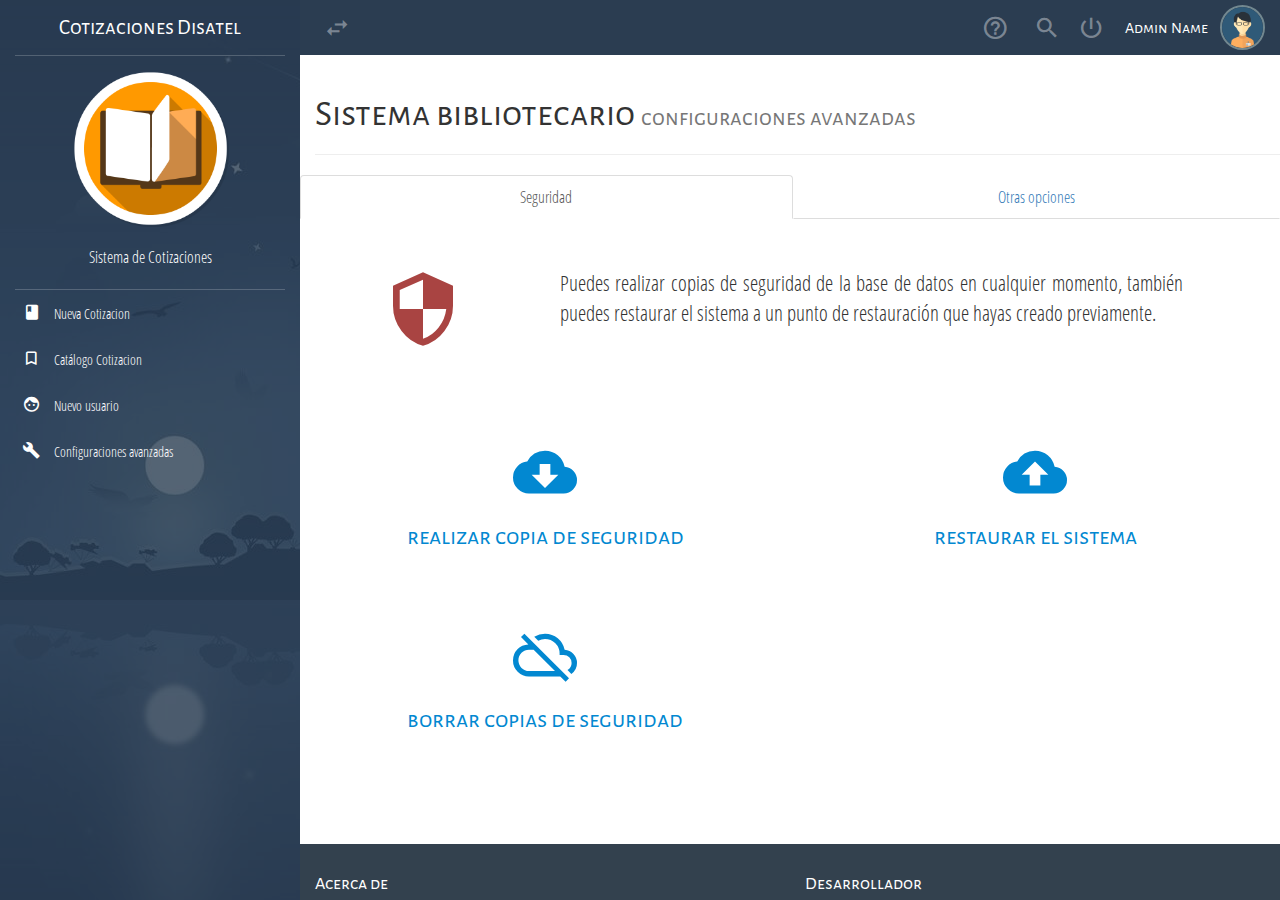
==== advancesettings.html @ 026ae69f "Creacion del frontend de la pagina app Cotizaciones de disatel" ====
<!-- 
* Copyright 2018 Carlos Eduardo Alfaro Orellana
-->
<!DOCTYPE html>
<html lang="es">
<head>
    <title>Configuraciones avanzadas</title>
    <meta charset="UTF-8">
    <meta name="viewport" content="width=device-width, initial-scale=1">
    <link rel="Shortcut Icon" type="image/x-icon" href="assets/icons/book.ico" />
    <script src="js/sweet-alert.min.js"></script>
    <link rel="stylesheet" href="css/sweet-alert.css">
    <link rel="stylesheet" href="css/material-design-iconic-font.min.css">
    <link rel="stylesheet" href="css/normalize.css">
    <link rel="stylesheet" href="css/bootstrap.min.css">
    <link rel="stylesheet" href="css/jquery.mCustomScrollbar.css">
    <link rel="stylesheet" href="css/style.css">
    <script src="//ajax.googleapis.com/ajax/libs/jquery/1.11.2/jquery.min.js"></script>
    <script>window.jQuery || document.write('<script src="js/jquery-1.11.2.min.js"><\/script>')</script>
    <script src="js/modernizr.js"></script>
    <script src="js/bootstrap.min.js"></script>
    <script src="js/jquery.mCustomScrollbar.concat.min.js"></script>
    <script src="js/main.js"></script>
    <script src="js/validations/generatedNavBar.js"></script>
</head>
<body>
    <div id="menu-container"></div>
    <div class="content-page-container full-reset custom-scroll-containers">
        <nav class="navbar-user-top full-reset">
            <ul class="list-unstyled full-reset">
                <figure>
                   <img src="assets/img/user01.png" alt="user-picture" class="img-responsive img-circle center-box">
                </figure>
                <li style="color:#fff; cursor:default;">
                    <span class="all-tittles">Admin Name</span>
                </li>
                <li  class="tooltips-general exit-system-button" data-href="index.html" data-placement="bottom" title="Salir del sistema">
                    <i class="zmdi zmdi-power"></i>
                </li>
                <li  class="tooltips-general search-book-button" data-href="searchbook.html" data-placement="bottom" title="Buscar libro">
                    <i class="zmdi zmdi-search"></i>
                </li>
                <li  class="tooltips-general btn-help" data-placement="bottom" title="Ayuda">
                    <i class="zmdi zmdi-help-outline zmdi-hc-fw"></i>
                </li>
                <li class="mobile-menu-button visible-xs" style="float: left !important;">
                    <i class="zmdi zmdi-menu"></i>
                </li>
                <li class="desktop-menu-button hidden-xs" style="float: left !important;">
                    <i class="zmdi zmdi-swap"></i>
                </li>
            </ul>
        </nav>
        <div class="container">
            <div class="page-header">
              <h1 class="all-tittles">Sistema bibliotecario <small>configuraciones avanzadas</small></h1>
            </div>
        </div>
        <ul class="nav nav-tabs nav-justified" role="tablist">
            <li role="presentation" class="active"><a href="#security" aria-controls="security" role="tab" data-toggle="tab">Seguridad</a></li>
            <li role="presentation"><a href="#others" aria-controls="others" role="tab" data-toggle="tab">Otras opciones</a></li>
        </ul>
        <div class="tab-content">
            <div role="tabpanel" class="tab-pane fade in active" id="security">
                <div class="container-fluid"  style="margin: 50px 0;">
                    <div class="row">
                        <div class="col-xs-12 col-sm-4 col-md-3">
                            <p class="text-center text-danger"><i class="zmdi zmdi-shield-security zmdi-hc-5x"></i></p>
                        </div>
                        <div class="col-xs-12 col-sm-8 col-md-8 text-justify lead">
                            Puedes realizar copias de seguridad de la base de datos en cualquier momento, también puedes restaurar el sistema a un punto de restauración que hayas creado previamente.
                        </div>
                    </div>
                </div>  
                <div class="container-fluid">
                    <div class="row">
                        <div class="col-xs-12 col-md-6">
                            <div class="report-content">
                                <p class="text-center"><i class="zmdi zmdi-cloud-download zmdi-hc-4x"></i></p>
                                <h3 class="text-center all-tittles">realizar copia de seguridad</h3>
                            </div>
                        </div>
                        <div class="col-xs-12 col-md-6">
                            <div class="report-content">
                                <p class="text-center"><i class="zmdi zmdi-cloud-upload zmdi-hc-4x"></i></p>
                                <h3 class="text-center all-tittles">restaurar el sistema</h3>
                            </div>
                        </div>
                        <div class="col-xs-12 col-md-6">
                            <div class="report-content">
                                <p class="text-center"><i class="zmdi zmdi-cloud-off zmdi-hc-4x"></i></p>
                                <h3 class="text-center all-tittles">borrar copias de seguridad</h3>
                            </div>
                        </div>
                    </div>
                </div>
            </div>
            <div role="tabpanel" class="tab-pane fade" id="others">
                <div class="container-fluid"  style="margin: 50px 0;">
                    <div class="row">
                        <div class="col-xs-12 col-sm-4 col-md-3">
                            <p class="text-center text-danger"><i class="zmdi zmdi-fire zmdi-hc-5x"></i></p>
                        </div>
                        <div class="col-xs-12 col-sm-8 col-md-8 text-justify lead">
                            En esta sección se muestran opciones avanzadas para eliminar grandes cantidades de datos. Eliminarás todos los datos registrados en el sistema de la opción que elijas. .
                        </div>
                    </div>
                </div>
                <div class="container-fluid">
                    <div class="row">
                        <div class="col-xs-12 col-sm-6 col-md-4">
                            <div class="report-content">
                                <p class="text-center"><i class="zmdi zmdi-calendar-close zmdi-hc-4x"></i></p>
                                <h3 class="text-center all-tittles">eliminar préstamos</h3>
                            </div>
                        </div>
                        <div class="col-xs-12 col-sm-6 col-md-4">
                            <div class="report-content">
                                <p class="text-center"><i class="zmdi zmdi-male-alt zmdi-hc-4x"></i></p>
                                <h3 class="text-center all-tittles">eliminar docentes</h3>
                            </div>
                        </div>
                        <div class="col-xs-12 col-sm-6 col-md-4">
                            <div class="report-content">
                                <p class="text-center"><i class="zmdi zmdi-accounts-alt zmdi-hc-4x"></i></p>
                                <h3 class="text-center all-tittles">eliminar estudiantes</h3>
                            </div>
                        </div>
                        <div class="col-xs-12 col-sm-6 col-md-4">
                            <div class="report-content">
                                <p class="text-center"><i class="zmdi zmdi-male-female zmdi-hc-4x"></i></p>
                                <h3 class="text-center all-tittles">eliminar personal ad.</h3>
                            </div>
                        </div>
                        <div class="col-xs-12 col-sm-6 col-md-4">
                            <div class="report-content">
                                <p class="text-center"><i class="zmdi zmdi-book zmdi-hc-4x"></i></p>
                                <h3 class="text-center all-tittles">eliminar libros</h3>
                            </div>
                        </div>
                        <div class="col-xs-12 col-sm-6 col-md-4">
                            <div class="report-content">
                                <p class="text-center"><i class="zmdi zmdi-time-restore-setting zmdi-hc-4x"></i></p>
                                <h3 class="text-center all-tittles">eliminar bitacora</h3>
                            </div>
                        </div>
                    </div>
                </div>
            </div>
        </div>      
        <div class="modal fade" tabindex="-1" role="dialog" id="ModalHelp">
          <div class="modal-dialog modal-lg">
            <div class="modal-content">
                <div class="modal-header">
                    <button type="button" class="close" data-dismiss="modal" aria-label="Close"><span aria-hidden="true">&times;</span></button>
                    <h4 class="modal-title text-center all-tittles">ayuda del sistema</h4>
                </div>
                <div class="modal-body">
                    Lorem ipsum dolor sit amet, consectetur adipisicing elit. Inventore dignissimos qui molestias ipsum officiis unde aliquid consequatur, accusamus delectus asperiores sunt. Quibusdam veniam ipsa accusamus error. Animi mollitia corporis iusto.
                </div>
                <div class="modal-footer">
                    <button type="button" class="btn btn-primary" data-dismiss="modal"><i class="zmdi zmdi-thumb-up"></i> &nbsp; De acuerdo</button>
                </div>
            </div>
          </div>
        </div>
        <footer class="footer full-reset">
            <div class="container-fluid">
                <div class="row">
                    <div class="col-xs-12 col-sm-6">
                        <h4 class="all-tittles">Acerca de</h4>
                        <p>
                            Lorem ipsum dolor sit amet, consectetur adipisicing elit. Aliquam quam dicta et, ipsum quo. Est saepe deserunt, adipisci eos id cum, ducimus rem, dolores enim laudantium eum repudiandae temporibus sapiente.
                        </p>
                    </div>
                    <div class="col-xs-12 col-sm-6">
                        <h4 class="all-tittles">Desarrollador</h4>
                        <ul class="list-unstyled">
                            <li><i class="zmdi zmdi-check zmdi-hc-fw"></i>&nbsp; Carlos Alfaro <i class="zmdi zmdi-facebook zmdi-hc-fw footer-social"></i><i class="zmdi zmdi-twitter zmdi-hc-fw footer-social"></i></li>
                        </ul>
                    </div>
                </div>
            </div>
            <div class="footer-copyright full-reset all-tittles">© 2018 Carlos Alfaro</div>
        </footer>
    </div>
</body>
</html>
---- css/sweet-alert.css ----
body.stop-scrolling{height:100%;overflow:hidden}.sweet-overlay{background-color:#000;-ms-filter:"progid:DXImageTransform.Microsoft.Alpha(Opacity=40)";background-color:rgba(0,0,0,.4);position:fixed;left:0;right:0;top:0;bottom:0;display:none;z-index:9999}.sweet-alert{background-color:#fff;width:478px;padding:17px;border-radius:5px;text-align:center;position:fixed;left:50%;top:50%;margin-left:-256px;margin-top:-200px;overflow:hidden;display:none;z-index:99999}@media all and (max-width:540px){.sweet-alert{width:auto;margin-left:0;margin-right:0;left:15px;right:15px}}.sweet-alert h2{color:#575757;font-size:30px;text-align:center;font-weight:600;text-transform:none;position:relative;margin:25px 0;padding:0;line-height:40px;display:block}.sweet-alert p{color:#333;font-size:16px;font-weight:300;position:relative;text-align:inherit;float:none;margin:0;padding:0;line-height:normal}.sweet-alert fieldset{border:none;position:relative}.sweet-alert .sa-error-container{background-color:#f1f1f1;margin-left:-17px;margin-right:-17px;overflow:hidden;padding:0 10px;max-height:0;webkit-transition:padding .15s,max-height .15s;transition:padding .15s,max-height .15s}.sweet-alert .sa-error-container.show{padding:10px 0;max-height:100px;webkit-transition:padding .2s,max-height .2s;transition:padding .25s,max-height .25s}.sweet-alert .sa-error-container .icon{display:inline-block;width:24px;height:24px;border-radius:50%;background-color:#ea7d7d;color:#fff;line-height:24px;text-align:center;margin-right:3px}.sweet-alert .sa-error-container p{display:inline-block}.sweet-alert .sa-input-error{position:absolute;top:29px;right:26px;width:20px;height:20px;opacity:0;-webkit-transform:scale(.5);transform:scale(.5);-webkit-transform-origin:50% 50%;transform-origin:50% 50%;-webkit-transition:all .1s;transition:all .1s}.sweet-alert .sa-input-error::after,.sweet-alert .sa-input-error::before{content:"";width:20px;height:6px;background-color:#f06e57;border-radius:3px;position:absolute;top:50%;margin-top:-4px;left:50%;margin-left:-9px}.sweet-alert .sa-input-error::before{-webkit-transform:rotate(-45deg);transform:rotate(-45deg)}.sweet-alert .sa-input-error::after{-webkit-transform:rotate(45deg);transform:rotate(45deg)}.sweet-alert .sa-input-error.show{opacity:1;-webkit-transform:scale(1);transform:scale(1)}.sweet-alert input{width:100%;box-sizing:border-box;border-radius:3px;border:1px solid #d7d7d7;height:43px;margin-top:10px;margin-bottom:17px;font-size:18px;box-shadow:inset 0 1px 1px rgba(0,0,0,.06);padding:0 12px;display:none;-webkit-transition:all .3s;transition:all .3s}.sweet-alert input:focus{outline:0;box-shadow:0 0 3px #c4e6f5;border:1px solid #b4dbed}.sweet-alert.show-input input{display:block}.sweet-alert button{background-color:#AEDEF4;color:#fff;border:none;box-shadow:none;font-size:17px;font-weight:500;-webkit-border-radius:4px;border-radius:5px;padding:10px 32px;margin:26px 5px 0;cursor:pointer}.sweet-alert button:focus{outline:0;box-shadow:0 0 2px rgba(128,179,235,.5),inset 0 0 0 1px rgba(0,0,0,.05)}.sweet-alert button:hover{background-color:#a1d9f2}.sweet-alert button:active{background-color:#81ccee}.sweet-alert button.cancel{background-color:#D0D0D0}.sweet-alert button.cancel:hover{background-color:#c8c8c8}.sweet-alert button.cancel:active{background-color:#b6b6b6}.sweet-alert button.cancel:focus{box-shadow:rgba(197,205,211,.8) 0 0 2px,rgba(0,0,0,.0470588) 0 0 0 1px inset!important}.sweet-alert button::-moz-focus-inner{border:0}.sweet-alert[data-has-cancel-button=false] button{box-shadow:none!important}.sweet-alert[data-has-confirm-button=false][data-has-cancel-button=false]{padding-bottom:40px}.sweet-alert .sa-icon{width:80px;height:80px;border:4px solid gray;-webkit-border-radius:40px;border-radius:50%;margin:20px auto;padding:0;position:relative;box-sizing:content-box}.sweet-alert .sa-icon.sa-error{border-color:#F27474}.sweet-alert .sa-icon.sa-error .sa-x-mark{position:relative;display:block}.sweet-alert .sa-icon.sa-error .sa-line{position:absolute;height:5px;width:47px;background-color:#F27474;display:block;top:37px;border-radius:2px}.sweet-alert .sa-icon.sa-error .sa-line.sa-left{-webkit-transform:rotate(45deg);transform:rotate(45deg);left:17px}.sweet-alert .sa-icon.sa-error .sa-line.sa-right{-webkit-transform:rotate(-45deg);transform:rotate(-45deg);right:16px}.sweet-alert .sa-icon.sa-warning{border-color:#F8BB86}.sweet-alert .sa-icon.sa-warning .sa-body{position:absolute;width:5px;height:47px;left:50%;top:10px;-webkit-border-radius:2px;border-radius:2px;margin-left:-2px;background-color:#F8BB86}.sweet-alert .sa-icon.sa-warning .sa-dot{position:absolute;width:7px;height:7px;-webkit-border-radius:50%;border-radius:50%;margin-left:-3px;left:50%;bottom:10px;background-color:#F8BB86}.sweet-alert .sa-icon.sa-info{border-color:#C9DAE1}.sweet-alert .sa-icon.sa-info::before{content:"";position:absolute;width:5px;height:29px;left:50%;bottom:17px;border-radius:2px;margin-left:-2px;background-color:#C9DAE1}.sweet-alert .sa-icon.sa-info::after{content:"";position:absolute;width:7px;height:7px;border-radius:50%;margin-left:-3px;top:19px;background-color:#C9DAE1}.sweet-alert .sa-icon.sa-success{border-color:#A5DC86}.sweet-alert .sa-icon.sa-success::after,.sweet-alert .sa-icon.sa-success::before{content:'';position:absolute;width:60px;height:120px;background:#fff;-webkit-transform:rotate(45deg);transform:rotate(45deg)}.sweet-alert .sa-icon.sa-success::before{-webkit-border-radius:120px 0 0 120px;border-radius:120px 0 0 120px;top:-7px;left:-33px;-webkit-transform:rotate(-45deg);transform:rotate(-45deg);-webkit-transform-origin:60px 60px;transform-origin:60px 60px}.sweet-alert .sa-icon.sa-success::after{-webkit-border-radius:0 120px 120px 0;border-radius:0 120px 120px 0;top:-11px;left:30px;-webkit-transform:rotate(-45deg);transform:rotate(-45deg);-webkit-transform-origin:0 60px;transform-origin:0 60px}.sweet-alert .sa-icon.sa-success .sa-placeholder{width:80px;height:80px;border:4px solid rgba(165,220,134,.2);-webkit-border-radius:40px;border-radius:50%;box-sizing:content-box;position:absolute;left:-4px;top:-4px;z-index:2}.sweet-alert .sa-icon.sa-success .sa-fix{width:5px;height:90px;background-color:#fff;position:absolute;left:28px;top:8px;z-index:1;-webkit-transform:rotate(-45deg);transform:rotate(-45deg)}.sweet-alert .sa-icon.sa-success .sa-line{height:5px;background-color:#A5DC86;display:block;border-radius:2px;position:absolute;z-index:2}.sweet-alert .sa-icon.sa-success .sa-line.sa-tip{width:25px;left:14px;top:46px;-webkit-transform:rotate(45deg);transform:rotate(45deg)}.sweet-alert .sa-icon.sa-success .sa-line.sa-long{width:47px;right:8px;top:38px;-webkit-transform:rotate(-45deg);transform:rotate(-45deg)}.sweet-alert .sa-icon.sa-custom{background-size:contain;border-radius:0;border:none;background-position:center center;background-repeat:no-repeat}@-webkit-keyframes showSweetAlert{0%{transform:scale(.7);-webkit-transform:scale(.7)}45%{transform:scale(1.05);-webkit-transform:scale(1.05)}80%{transform:scale(.95);-webkit-transform:scale(.95)}100%{transform:scale(1);-webkit-transform:scale(1)}}@keyframes showSweetAlert{0%{transform:scale(.7);-webkit-transform:scale(.7)}45%{transform:scale(1.05);-webkit-transform:scale(1.05)}80%{transform:scale(.95);-webkit-transform:scale(.95)}100%{transform:scale(1);-webkit-transform:scale(1)}}@-webkit-keyframes hideSweetAlert{0%{transform:scale(1);-webkit-transform:scale(1)}100%{transform:scale(.5);-webkit-transform:scale(.5)}}@keyframes hideSweetAlert{0%{transform:scale(1);-webkit-transform:scale(1)}100%{transform:scale(.5);-webkit-transform:scale(.5)}}@-webkit-keyframes slideFromTop{0%{top:0}100%{top:50%}}@keyframes slideFromTop{0%{top:0}100%{top:50%}}@-webkit-keyframes slideToTop{0%{top:50%}100%{top:0}}@keyframes slideToTop{0%{top:50%}100%{top:0}}@-webkit-keyframes slideFromBottom{0%{top:70%}100%{top:50%}}@keyframes slideFromBottom{0%{top:70%}100%{top:50%}}@-webkit-keyframes slideToBottom{0%{top:50%}100%{top:70%}}@keyframes slideToBottom{0%{top:50%}100%{top:70%}}.showSweetAlert[data-animation=pop]{-webkit-animation:showSweetAlert .3s;animation:showSweetAlert .3s}.showSweetAlert[data-animation=none]{-webkit-animation:none;animation:none}.showSweetAlert[data-animation=slide-from-top]{-webkit-animation:slideFromTop .3s;animation:slideFromTop .3s}.showSweetAlert[data-animation=slide-from-bottom]{-webkit-animation:slideFromBottom .3s;animation:slideFromBottom .3s}.hideSweetAlert[data-animation=pop]{-webkit-animation:hideSweetAlert .2s;animation:hideSweetAlert .2s}.hideSweetAlert[data-animation=none]{-webkit-animation:none;animation:none}.hideSweetAlert[data-animation=slide-from-top]{-webkit-animation:slideToTop .4s;animation:slideToTop .4s}.hideSweetAlert[data-animation=slide-from-bottom]{-webkit-animation:slideToBottom .3s;animation:slideToBottom .3s}@-webkit-keyframes animateSuccessTip{0%,54%{width:0;left:1px;top:19px}70%{width:50px;left:-8px;top:37px}84%{width:17px;left:21px;top:48px}100%{width:25px;left:14px;top:45px}}@keyframes animateSuccessTip{0%,54%{width:0;left:1px;top:19px}70%{width:50px;left:-8px;top:37px}84%{width:17px;left:21px;top:48px}100%{width:25px;left:14px;top:45px}}@-webkit-keyframes animateSuccessLong{0%,65%{width:0;right:46px;top:54px}84%{width:55px;right:0;top:35px}100%{width:47px;right:8px;top:38px}}@keyframes animateSuccessLong{0%,65%{width:0;right:46px;top:54px}84%{width:55px;right:0;top:35px}100%{width:47px;right:8px;top:38px}}@-webkit-keyframes rotatePlaceholder{0%,5%{transform:rotate(-45deg);-webkit-transform:rotate(-45deg)}100%,12%{transform:rotate(-405deg);-webkit-transform:rotate(-405deg)}}@keyframes rotatePlaceholder{0%,5%{transform:rotate(-45deg);-webkit-transform:rotate(-45deg)}100%,12%{transform:rotate(-405deg);-webkit-transform:rotate(-405deg)}}.animateSuccessTip{-webkit-animation:animateSuccessTip .75s;animation:animateSuccessTip .75s}.animateSuccessLong{-webkit-animation:animateSuccessLong .75s;animation:animateSuccessLong .75s}.sa-icon.sa-success.animate::after{-webkit-animation:rotatePlaceholder 4.25s ease-in;animation:rotatePlaceholder 4.25s ease-in}@-webkit-keyframes animateErrorIcon{0%{transform:rotateX(100deg);-webkit-transform:rotateX(100deg);opacity:0}100%{transform:rotateX(0deg);-webkit-transform:rotateX(0deg);opacity:1}}@keyframes animateErrorIcon{0%{transform:rotateX(100deg);-webkit-transform:rotateX(100deg);opacity:0}100%{transform:rotateX(0deg);-webkit-transform:rotateX(0deg);opacity:1}}.animateErrorIcon{-webkit-animation:animateErrorIcon .5s;animation:animateErrorIcon .5s}@-webkit-keyframes animateXMark{0%,50%{transform:scale(.4);-webkit-transform:scale(.4);margin-top:26px;opacity:0}80%{transform:scale(1.15);-webkit-transform:scale(1.15);margin-top:-6px}100%{transform:scale(1);-webkit-transform:scale(1);margin-top:0;opacity:1}}@keyframes animateXMark{0%,50%{transform:scale(.4);-webkit-transform:scale(.4);margin-top:26px;opacity:0}80%{transform:scale(1.15);-webkit-transform:scale(1.15);margin-top:-6px}100%{transform:scale(1);-webkit-transform:scale(1);margin-top:0;opacity:1}}.animateXMark{-webkit-animation:animateXMark .5s;animation:animateXMark .5s}@-webkit-keyframes pulseWarning{0%{border-color:#F8D486}100%{border-color:#F8BB86}}@keyframes pulseWarning{0%{border-color:#F8D486}100%{border-color:#F8BB86}}.pulseWarning{-webkit-animation:pulseWarning .75s infinite alternate;animation:pulseWarning .75s infinite alternate}@-webkit-keyframes pulseWarningIns{0%{background-color:#F8D486}100%{background-color:#F8BB86}}@keyframes pulseWarningIns{0%{background-color:#F8D486}100%{background-color:#F8BB86}}.pulseWarningIns{-webkit-animation:pulseWarningIns .75s infinite alternate;animation:pulseWarningIns .75s infinite alternate}
---- css/material-design-iconic-font.min.css ----
@font-face{font-family:Material-Design-Iconic-Font;src:url(../fonts/Material-Design-Iconic-Font.woff2?v=2.2.0) format('woff2'),url(../fonts/Material-Design-Iconic-Font.woff?v=2.2.0) format('woff'),url(../fonts/Material-Design-Iconic-Font.ttf?v=2.2.0) format('truetype')}.zmdi{display:inline-block;font:normal normal normal 14px/1 'Material-Design-Iconic-Font';font-size:inherit;text-rendering:auto;-webkit-font-smoothing:antialiased;-moz-osx-font-smoothing:grayscale}.zmdi-hc-lg{font-size:1.33333333em;line-height:.75em;vertical-align:-15%}.zmdi-hc-2x{font-size:2em}.zmdi-hc-3x{font-size:3em}.zmdi-hc-4x{font-size:4em}.zmdi-hc-5x{font-size:5em}.zmdi-hc-fw{width:1.28571429em;text-align:center}.zmdi-hc-ul{padding-left:0;margin-left:2.14285714em;list-style-type:none}.zmdi-hc-ul>li{position:relative}.zmdi-hc-li{position:absolute;left:-2.14285714em;width:2.14285714em;top:.14285714em;text-align:center}.zmdi-hc-li.zmdi-hc-lg{left:-1.85714286em}.zmdi-hc-border{padding:.1em .25em;border:solid .1em #9e9e9e;border-radius:2px}.zmdi-hc-border-circle{padding:.1em .25em;border:solid .1em #9e9e9e;border-radius:50%}.zmdi.pull-left{float:left;margin-right:.15em}.zmdi.pull-right{float:right;margin-left:.15em}.zmdi-hc-spin{-webkit-animation:zmdi-spin 1.5s infinite linear;animation:zmdi-spin 1.5s infinite linear}.zmdi-hc-spin-reverse{-webkit-animation:zmdi-spin-reverse 1.5s infinite linear;animation:zmdi-spin-reverse 1.5s infinite linear}@-webkit-keyframes zmdi-spin{0%{-webkit-transform:rotate(0deg);transform:rotate(0deg)}100%{-webkit-transform:rotate(359deg);transform:rotate(359deg)}}@keyframes zmdi-spin{0%{-webkit-transform:rotate(0deg);transform:rotate(0deg)}100%{-webkit-transform:rotate(359deg);transform:rotate(359deg)}}@-webkit-keyframes zmdi-spin-reverse{0%{-webkit-transform:rotate(0deg);transform:rotate(0deg)}100%{-webkit-transform:rotate(-359deg);transform:rotate(-359deg)}}@keyframes zmdi-spin-reverse{0%{-webkit-transform:rotate(0deg);transform:rotate(0deg)}100%{-webkit-transform:rotate(-359deg);transform:rotate(-359deg)}}.zmdi-hc-rotate-90{-webkit-transform:rotate(90deg);-ms-transform:rotate(90deg);transform:rotate(90deg)}.zmdi-hc-rotate-180{-webkit-transform:rotate(180deg);-ms-transform:rotate(180deg);transform:rotate(180deg)}.zmdi-hc-rotate-270{-webkit-transform:rotate(270deg);-ms-transform:rotate(270deg);transform:rotate(270deg)}.zmdi-hc-flip-horizontal{-webkit-transform:scale(-1,1);-ms-transform:scale(-1,1);transform:scale(-1,1)}.zmdi-hc-flip-vertical{-webkit-transform:scale(1,-1);-ms-transform:scale(1,-1);transform:scale(1,-1)}.zmdi-hc-stack{position:relative;display:inline-block;width:2em;height:2em;line-height:2em;vertical-align:middle}.zmdi-hc-stack-1x,.zmdi-hc-stack-2x{position:absolute;left:0;width:100%;text-align:center}.zmdi-hc-stack-1x{line-height:inherit}.zmdi-hc-stack-2x{font-size:2em}.zmdi-hc-inverse{color:#fff}.zmdi-3d-rotation:before{content:'\f101'}.zmdi-airplane-off:before{content:'\f102'}.zmdi-airplane:before{content:'\f103'}.zmdi-album:before{content:'\f104'}.zmdi-archive:before{content:'\f105'}.zmdi-assignment-account:before{content:'\f106'}.zmdi-assignment-alert:before{content:'\f107'}.zmdi-assignment-check:before{content:'\f108'}.zmdi-assignment-o:before{content:'\f109'}.zmdi-assignment-return:before{content:'\f10a'}.zmdi-assignment-returned:before{content:'\f10b'}.zmdi-assignment:before{content:'\f10c'}.zmdi-attachment-alt:before{content:'\f10d'}.zmdi-attachment:before{content:'\f10e'}.zmdi-audio:before{content:'\f10f'}.zmdi-badge-check:before{content:'\f110'}.zmdi-balance-wallet:before{content:'\f111'}.zmdi-balance:before{content:'\f112'}.zmdi-battery-alert:before{content:'\f113'}.zmdi-battery-flash:before{content:'\f114'}.zmdi-battery-unknown:before{content:'\f115'}.zmdi-battery:before{content:'\f116'}.zmdi-bike:before{content:'\f117'}.zmdi-block-alt:before{content:'\f118'}.zmdi-block:before{content:'\f119'}.zmdi-boat:before{content:'\f11a'}.zmdi-book-image:before{content:'\f11b'}.zmdi-book:before{content:'\f11c'}.zmdi-bookmark-outline:before{content:'\f11d'}.zmdi-bookmark:before{content:'\f11e'}.zmdi-brush:before{content:'\f11f'}.zmdi-bug:before{content:'\f120'}.zmdi-bus:before{content:'\f121'}.zmdi-cake:before{content:'\f122'}.zmdi-car-taxi:before{content:'\f123'}.zmdi-car-wash:before{content:'\f124'}.zmdi-car:before{content:'\f125'}.zmdi-card-giftcard:before{content:'\f126'}.zmdi-card-membership:before{content:'\f127'}.zmdi-card-travel:before{content:'\f128'}.zmdi-card:before{content:'\f129'}.zmdi-case-check:before{content:'\f12a'}.zmdi-case-download:before{content:'\f12b'}.zmdi-case-play:before{content:'\f12c'}.zmdi-case:before{content:'\f12d'}.zmdi-cast-connected:before{content:'\f12e'}.zmdi-cast:before{content:'\f12f'}.zmdi-chart-donut:before{content:'\f130'}.zmdi-chart:before{content:'\f131'}.zmdi-city-alt:before{content:'\f132'}.zmdi-city:before{content:'\f133'}.zmdi-close-circle-o:before{content:'\f134'}.zmdi-close-circle:before{content:'\f135'}.zmdi-close:before{content:'\f136'}.zmdi-cocktail:before{content:'\f137'}.zmdi-code-setting:before{content:'\f138'}.zmdi-code-smartphone:before{content:'\f139'}.zmdi-code:before{content:'\f13a'}.zmdi-coffee:before{content:'\f13b'}.zmdi-collection-bookmark:before{content:'\f13c'}.zmdi-collection-case-play:before{content:'\f13d'}.zmdi-collection-folder-image:before{content:'\f13e'}.zmdi-collection-image-o:before{content:'\f13f'}.zmdi-collection-image:before{content:'\f140'}.zmdi-collection-item-1:before{content:'\f141'}.zmdi-collection-item-2:before{content:'\f142'}.zmdi-collection-item-3:before{content:'\f143'}.zmdi-collection-item-4:before{content:'\f144'}.zmdi-collection-item-5:before{content:'\f145'}.zmdi-collection-item-6:before{content:'\f146'}.zmdi-collection-item-7:before{content:'\f147'}.zmdi-collection-item-8:before{content:'\f148'}.zmdi-collection-item-9-plus:before{content:'\f149'}.zmdi-collection-item-9:before{content:'\f14a'}.zmdi-collection-item:before{content:'\f14b'}.zmdi-collection-music:before{content:'\f14c'}.zmdi-collection-pdf:before{content:'\f14d'}.zmdi-collection-plus:before{content:'\f14e'}.zmdi-collection-speaker:before{content:'\f14f'}.zmdi-collection-text:before{content:'\f150'}.zmdi-collection-video:before{content:'\f151'}.zmdi-compass:before{content:'\f152'}.zmdi-cutlery:before{content:'\f153'}.zmdi-delete:before{content:'\f154'}.zmdi-dialpad:before{content:'\f155'}.zmdi-dns:before{content:'\f156'}.zmdi-drink:before{content:'\f157'}.zmdi-edit:before{content:'\f158'}.zmdi-email-open:before{content:'\f159'}.zmdi-email:before{content:'\f15a'}.zmdi-eye-off:before{content:'\f15b'}.zmdi-eye:before{content:'\f15c'}.zmdi-eyedropper:before{content:'\f15d'}.zmdi-favorite-outline:before{content:'\f15e'}.zmdi-favorite:before{content:'\f15f'}.zmdi-filter-list:before{content:'\f160'}.zmdi-fire:before{content:'\f161'}.zmdi-flag:before{content:'\f162'}.zmdi-flare:before{content:'\f163'}.zmdi-flash-auto:before{content:'\f164'}.zmdi-flash-off:before{content:'\f165'}.zmdi-flash:before{content:'\f166'}.zmdi-flip:before{content:'\f167'}.zmdi-flower-alt:before{content:'\f168'}.zmdi-flower:before{content:'\f169'}.zmdi-font:before{content:'\f16a'}.zmdi-fullscreen-alt:before{content:'\f16b'}.zmdi-fullscreen-exit:before{content:'\f16c'}.zmdi-fullscreen:before{content:'\f16d'}.zmdi-functions:before{content:'\f16e'}.zmdi-gas-station:before{content:'\f16f'}.zmdi-gesture:before{content:'\f170'}.zmdi-globe-alt:before{content:'\f171'}.zmdi-globe-lock:before{content:'\f172'}.zmdi-globe:before{content:'\f173'}.zmdi-graduation-cap:before{content:'\f174'}.zmdi-home:before{content:'\f175'}.zmdi-hospital-alt:before{content:'\f176'}.zmdi-hospital:before{content:'\f177'}.zmdi-hotel:before{content:'\f178'}.zmdi-hourglass-alt:before{content:'\f179'}.zmdi-hourglass-outline:before{content:'\f17a'}.zmdi-hourglass:before{content:'\f17b'}.zmdi-http:before{content:'\f17c'}.zmdi-image-alt:before{content:'\f17d'}.zmdi-image-o:before{content:'\f17e'}.zmdi-image:before{content:'\f17f'}.zmdi-inbox:before{content:'\f180'}.zmdi-invert-colors-off:before{content:'\f181'}.zmdi-invert-colors:before{content:'\f182'}.zmdi-key:before{content:'\f183'}.zmdi-label-alt-outline:before{content:'\f184'}.zmdi-label-alt:before{content:'\f185'}.zmdi-label-heart:before{content:'\f186'}.zmdi-label:before{content:'\f187'}.zmdi-labels:before{content:'\f188'}.zmdi-lamp:before{content:'\f189'}.zmdi-landscape:before{content:'\f18a'}.zmdi-layers-off:before{content:'\f18b'}.zmdi-layers:before{content:'\f18c'}.zmdi-library:before{content:'\f18d'}.zmdi-link:before{content:'\f18e'}.zmdi-lock-open:before{content:'\f18f'}.zmdi-lock-outline:before{content:'\f190'}.zmdi-lock:before{content:'\f191'}.zmdi-mail-reply-all:before{content:'\f192'}.zmdi-mail-reply:before{content:'\f193'}.zmdi-mail-send:before{content:'\f194'}.zmdi-mall:before{content:'\f195'}.zmdi-map:before{content:'\f196'}.zmdi-menu:before{content:'\f197'}.zmdi-money-box:before{content:'\f198'}.zmdi-money-off:before{content:'\f199'}.zmdi-money:before{content:'\f19a'}.zmdi-more-vert:before{content:'\f19b'}.zmdi-more:before{content:'\f19c'}.zmdi-movie-alt:before{content:'\f19d'}.zmdi-movie:before{content:'\f19e'}.zmdi-nature-people:before{content:'\f19f'}.zmdi-nature:before{content:'\f1a0'}.zmdi-navigation:before{content:'\f1a1'}.zmdi-open-in-browser:before{content:'\f1a2'}.zmdi-open-in-new:before{content:'\f1a3'}.zmdi-palette:before{content:'\f1a4'}.zmdi-parking:before{content:'\f1a5'}.zmdi-pin-account:before{content:'\f1a6'}.zmdi-pin-assistant:before{content:'\f1a7'}.zmdi-pin-drop:before{content:'\f1a8'}.zmdi-pin-help:before{content:'\f1a9'}.zmdi-pin-off:before{content:'\f1aa'}.zmdi-pin:before{content:'\f1ab'}.zmdi-pizza:before{content:'\f1ac'}.zmdi-plaster:before{content:'\f1ad'}.zmdi-power-setting:before{content:'\f1ae'}.zmdi-power:before{content:'\f1af'}.zmdi-print:before{content:'\f1b0'}.zmdi-puzzle-piece:before{content:'\f1b1'}.zmdi-quote:before{content:'\f1b2'}.zmdi-railway:before{content:'\f1b3'}.zmdi-receipt:before{content:'\f1b4'}.zmdi-refresh-alt:before{content:'\f1b5'}.zmdi-refresh-sync-alert:before{content:'\f1b6'}.zmdi-refresh-sync-off:before{content:'\f1b7'}.zmdi-refresh-sync:before{content:'\f1b8'}.zmdi-refresh:before{content:'\f1b9'}.zmdi-roller:before{content:'\f1ba'}.zmdi-ruler:before{content:'\f1bb'}.zmdi-scissors:before{content:'\f1bc'}.zmdi-screen-rotation-lock:before{content:'\f1bd'}.zmdi-screen-rotation:before{content:'\f1be'}.zmdi-search-for:before{content:'\f1bf'}.zmdi-search-in-file:before{content:'\f1c0'}.zmdi-search-in-page:before{content:'\f1c1'}.zmdi-search-replace:before{content:'\f1c2'}.zmdi-search:before{content:'\f1c3'}.zmdi-seat:before{content:'\f1c4'}.zmdi-settings-square:before{content:'\f1c5'}.zmdi-settings:before{content:'\f1c6'}.zmdi-shield-check:before{content:'\f1c7'}.zmdi-shield-security:before{content:'\f1c8'}.zmdi-shopping-basket:before{content:'\f1c9'}.zmdi-shopping-cart-plus:before{content:'\f1ca'}.zmdi-shopping-cart:before{content:'\f1cb'}.zmdi-sign-in:before{content:'\f1cc'}.zmdi-sort-amount-asc:before{content:'\f1cd'}.zmdi-sort-amount-desc:before{content:'\f1ce'}.zmdi-sort-asc:before{content:'\f1cf'}.zmdi-sort-desc:before{content:'\f1d0'}.zmdi-spellcheck:before{content:'\f1d1'}.zmdi-storage:before{content:'\f1d2'}.zmdi-store-24:before{content:'\f1d3'}.zmdi-store:before{content:'\f1d4'}.zmdi-subway:before{content:'\f1d5'}.zmdi-sun:before{content:'\f1d6'}.zmdi-tab-unselected:before{content:'\f1d7'}.zmdi-tab:before{content:'\f1d8'}.zmdi-tag-close:before{content:'\f1d9'}.zmdi-tag-more:before{content:'\f1da'}.zmdi-tag:before{content:'\f1db'}.zmdi-thumb-down:before{content:'\f1dc'}.zmdi-thumb-up-down:before{content:'\f1dd'}.zmdi-thumb-up:before{content:'\f1de'}.zmdi-ticket-star:before{content:'\f1df'}.zmdi-toll:before{content:'\f1e0'}.zmdi-toys:before{content:'\f1e1'}.zmdi-traffic:before{content:'\f1e2'}.zmdi-translate:before{content:'\f1e3'}.zmdi-triangle-down:before{content:'\f1e4'}.zmdi-triangle-up:before{content:'\f1e5'}.zmdi-truck:before{content:'\f1e6'}.zmdi-turning-sign:before{content:'\f1e7'}.zmdi-wallpaper:before{content:'\f1e8'}.zmdi-washing-machine:before{content:'\f1e9'}.zmdi-window-maximize:before{content:'\f1ea'}.zmdi-window-minimize:before{content:'\f1eb'}.zmdi-window-restore:before{content:'\f1ec'}.zmdi-wrench:before{content:'\f1ed'}.zmdi-zoom-in:before{content:'\f1ee'}.zmdi-zoom-out:before{content:'\f1ef'}.zmdi-alert-circle-o:before{content:'\f1f0'}.zmdi-alert-circle:before{content:'\f1f1'}.zmdi-alert-octagon:before{content:'\f1f2'}.zmdi-alert-polygon:before{content:'\f1f3'}.zmdi-alert-triangle:before{content:'\f1f4'}.zmdi-help-outline:before{content:'\f1f5'}.zmdi-help:before{content:'\f1f6'}.zmdi-info-outline:before{content:'\f1f7'}.zmdi-info:before{content:'\f1f8'}.zmdi-notifications-active:before{content:'\f1f9'}.zmdi-notifications-add:before{content:'\f1fa'}.zmdi-notifications-none:before{content:'\f1fb'}.zmdi-notifications-off:before{content:'\f1fc'}.zmdi-notifications-paused:before{content:'\f1fd'}.zmdi-notifications:before{content:'\f1fe'}.zmdi-account-add:before{content:'\f1ff'}.zmdi-account-box-mail:before{content:'\f200'}.zmdi-account-box-o:before{content:'\f201'}.zmdi-account-box-phone:before{content:'\f202'}.zmdi-account-box:before{content:'\f203'}.zmdi-account-calendar:before{content:'\f204'}.zmdi-account-circle:before{content:'\f205'}.zmdi-account-o:before{content:'\f206'}.zmdi-account:before{content:'\f207'}.zmdi-accounts-add:before{content:'\f208'}.zmdi-accounts-alt:before{content:'\f209'}.zmdi-accounts-list-alt:before{content:'\f20a'}.zmdi-accounts-list:before{content:'\f20b'}.zmdi-accounts-outline:before{content:'\f20c'}.zmdi-accounts:before{content:'\f20d'}.zmdi-face:before{content:'\f20e'}.zmdi-female:before{content:'\f20f'}.zmdi-male-alt:before{content:'\f210'}.zmdi-male-female:before{content:'\f211'}.zmdi-male:before{content:'\f212'}.zmdi-mood-bad:before{content:'\f213'}.zmdi-mood:before{content:'\f214'}.zmdi-run:before{content:'\f215'}.zmdi-walk:before{content:'\f216'}.zmdi-cloud-box:before{content:'\f217'}.zmdi-cloud-circle:before{content:'\f218'}.zmdi-cloud-done:before{content:'\f219'}.zmdi-cloud-download:before{content:'\f21a'}.zmdi-cloud-off:before{content:'\f21b'}.zmdi-cloud-outline-alt:before{content:'\f21c'}.zmdi-cloud-outline:before{content:'\f21d'}.zmdi-cloud-upload:before{content:'\f21e'}.zmdi-cloud:before{content:'\f21f'}.zmdi-download:before{content:'\f220'}.zmdi-file-plus:before{content:'\f221'}.zmdi-file-text:before{content:'\f222'}.zmdi-file:before{content:'\f223'}.zmdi-folder-outline:before{content:'\f224'}.zmdi-folder-person:before{content:'\f225'}.zmdi-folder-star-alt:before{content:'\f226'}.zmdi-folder-star:before{content:'\f227'}.zmdi-folder:before{content:'\f228'}.zmdi-gif:before{content:'\f229'}.zmdi-upload:before{content:'\f22a'}.zmdi-border-all:before{content:'\f22b'}.zmdi-border-bottom:before{content:'\f22c'}.zmdi-border-clear:before{content:'\f22d'}.zmdi-border-color:before{content:'\f22e'}.zmdi-border-horizontal:before{content:'\f22f'}.zmdi-border-inner:before{content:'\f230'}.zmdi-border-left:before{content:'\f231'}.zmdi-border-outer:before{content:'\f232'}.zmdi-border-right:before{content:'\f233'}.zmdi-border-style:before{content:'\f234'}.zmdi-border-top:before{content:'\f235'}.zmdi-border-vertical:before{content:'\f236'}.zmdi-copy:before{content:'\f237'}.zmdi-crop:before{content:'\f238'}.zmdi-format-align-center:before{content:'\f239'}.zmdi-format-align-justify:before{content:'\f23a'}.zmdi-format-align-left:before{content:'\f23b'}.zmdi-format-align-right:before{content:'\f23c'}.zmdi-format-bold:before{content:'\f23d'}.zmdi-format-clear-all:before{content:'\f23e'}.zmdi-format-clear:before{content:'\f23f'}.zmdi-format-color-fill:before{content:'\f240'}.zmdi-format-color-reset:before{content:'\f241'}.zmdi-format-color-text:before{content:'\f242'}.zmdi-format-indent-decrease:before{content:'\f243'}.zmdi-format-indent-increase:before{content:'\f244'}.zmdi-format-italic:before{content:'\f245'}.zmdi-format-line-spacing:before{content:'\f246'}.zmdi-format-list-bulleted:before{content:'\f247'}.zmdi-format-list-numbered:before{content:'\f248'}.zmdi-format-ltr:before{content:'\f249'}.zmdi-format-rtl:before{content:'\f24a'}.zmdi-format-size:before{content:'\f24b'}.zmdi-format-strikethrough-s:before{content:'\f24c'}.zmdi-format-strikethrough:before{content:'\f24d'}.zmdi-format-subject:before{content:'\f24e'}.zmdi-format-underlined:before{content:'\f24f'}.zmdi-format-valign-bottom:before{content:'\f250'}.zmdi-format-valign-center:before{content:'\f251'}.zmdi-format-valign-top:before{content:'\f252'}.zmdi-redo:before{content:'\f253'}.zmdi-select-all:before{content:'\f254'}.zmdi-space-bar:before{content:'\f255'}.zmdi-text-format:before{content:'\f256'}.zmdi-transform:before{content:'\f257'}.zmdi-undo:before{content:'\f258'}.zmdi-wrap-text:before{content:'\f259'}.zmdi-comment-alert:before{content:'\f25a'}.zmdi-comment-alt-text:before{content:'\f25b'}.zmdi-comment-alt:before{content:'\f25c'}.zmdi-comment-edit:before{content:'\f25d'}.zmdi-comment-image:before{content:'\f25e'}.zmdi-comment-list:before{content:'\f25f'}.zmdi-comment-more:before{content:'\f260'}.zmdi-comment-outline:before{content:'\f261'}.zmdi-comment-text-alt:before{content:'\f262'}.zmdi-comment-text:before{content:'\f263'}.zmdi-comment-video:before{content:'\f264'}.zmdi-comment:before{content:'\f265'}.zmdi-comments:before{content:'\f266'}.zmdi-check-all:before{content:'\f267'}.zmdi-check-circle-u:before{content:'\f268'}.zmdi-check-circle:before{content:'\f269'}.zmdi-check-square:before{content:'\f26a'}.zmdi-check:before{content:'\f26b'}.zmdi-circle-o:before{content:'\f26c'}.zmdi-circle:before{content:'\f26d'}.zmdi-dot-circle-alt:before{content:'\f26e'}.zmdi-dot-circle:before{content:'\f26f'}.zmdi-minus-circle-outline:before{content:'\f270'}.zmdi-minus-circle:before{content:'\f271'}.zmdi-minus-square:before{content:'\f272'}.zmdi-minus:before{content:'\f273'}.zmdi-plus-circle-o-duplicate:before{content:'\f274'}.zmdi-plus-circle-o:before{content:'\f275'}.zmdi-plus-circle:before{content:'\f276'}.zmdi-plus-square:before{content:'\f277'}.zmdi-plus:before{content:'\f278'}.zmdi-square-o:before{content:'\f279'}.zmdi-star-circle:before{content:'\f27a'}.zmdi-star-half:before{content:'\f27b'}.zmdi-star-outline:before{content:'\f27c'}.zmdi-star:before{content:'\f27d'}.zmdi-bluetooth-connected:before{content:'\f27e'}.zmdi-bluetooth-off:before{content:'\f27f'}.zmdi-bluetooth-search:before{content:'\f280'}.zmdi-bluetooth-setting:before{content:'\f281'}.zmdi-bluetooth:before{content:'\f282'}.zmdi-camera-add:before{content:'\f283'}.zmdi-camera-alt:before{content:'\f284'}.zmdi-camera-bw:before{content:'\f285'}.zmdi-camera-front:before{content:'\f286'}.zmdi-camera-mic:before{content:'\f287'}.zmdi-camera-party-mode:before{content:'\f288'}.zmdi-camera-rear:before{content:'\f289'}.zmdi-camera-roll:before{content:'\f28a'}.zmdi-camera-switch:before{content:'\f28b'}.zmdi-camera:before{content:'\f28c'}.zmdi-card-alert:before{content:'\f28d'}.zmdi-card-off:before{content:'\f28e'}.zmdi-card-sd:before{content:'\f28f'}.zmdi-card-sim:before{content:'\f290'}.zmdi-desktop-mac:before{content:'\f291'}.zmdi-desktop-windows:before{content:'\f292'}.zmdi-device-hub:before{content:'\f293'}.zmdi-devices-off:before{content:'\f294'}.zmdi-devices:before{content:'\f295'}.zmdi-dock:before{content:'\f296'}.zmdi-floppy:before{content:'\f297'}.zmdi-gamepad:before{content:'\f298'}.zmdi-gps-dot:before{content:'\f299'}.zmdi-gps-off:before{content:'\f29a'}.zmdi-gps:before{content:'\f29b'}.zmdi-headset-mic:before{content:'\f29c'}.zmdi-headset:before{content:'\f29d'}.zmdi-input-antenna:before{content:'\f29e'}.zmdi-input-composite:before{content:'\f29f'}.zmdi-input-hdmi:before{content:'\f2a0'}.zmdi-input-power:before{content:'\f2a1'}.zmdi-input-svideo:before{content:'\f2a2'}.zmdi-keyboard-hide:before{content:'\f2a3'}.zmdi-keyboard:before{content:'\f2a4'}.zmdi-laptop-chromebook:before{content:'\f2a5'}.zmdi-laptop-mac:before{content:'\f2a6'}.zmdi-laptop:before{content:'\f2a7'}.zmdi-mic-off:before{content:'\f2a8'}.zmdi-mic-outline:before{content:'\f2a9'}.zmdi-mic-setting:before{content:'\f2aa'}.zmdi-mic:before{content:'\f2ab'}.zmdi-mouse:before{content:'\f2ac'}.zmdi-network-alert:before{content:'\f2ad'}.zmdi-network-locked:before{content:'\f2ae'}.zmdi-network-off:before{content:'\f2af'}.zmdi-network-outline:before{content:'\f2b0'}.zmdi-network-setting:before{content:'\f2b1'}.zmdi-network:before{content:'\f2b2'}.zmdi-phone-bluetooth:before{content:'\f2b3'}.zmdi-phone-end:before{content:'\f2b4'}.zmdi-phone-forwarded:before{content:'\f2b5'}.zmdi-phone-in-talk:before{content:'\f2b6'}.zmdi-phone-locked:before{content:'\f2b7'}.zmdi-phone-missed:before{content:'\f2b8'}.zmdi-phone-msg:before{content:'\f2b9'}.zmdi-phone-paused:before{content:'\f2ba'}.zmdi-phone-ring:before{content:'\f2bb'}.zmdi-phone-setting:before{content:'\f2bc'}.zmdi-phone-sip:before{content:'\f2bd'}.zmdi-phone:before{content:'\f2be'}.zmdi-portable-wifi-changes:before{content:'\f2bf'}.zmdi-portable-wifi-off:before{content:'\f2c0'}.zmdi-portable-wifi:before{content:'\f2c1'}.zmdi-radio:before{content:'\f2c2'}.zmdi-reader:before{content:'\f2c3'}.zmdi-remote-control-alt:before{content:'\f2c4'}.zmdi-remote-control:before{content:'\f2c5'}.zmdi-router:before{content:'\f2c6'}.zmdi-scanner:before{content:'\f2c7'}.zmdi-smartphone-android:before{content:'\f2c8'}.zmdi-smartphone-download:before{content:'\f2c9'}.zmdi-smartphone-erase:before{content:'\f2ca'}.zmdi-smartphone-info:before{content:'\f2cb'}.zmdi-smartphone-iphone:before{content:'\f2cc'}.zmdi-smartphone-landscape-lock:before{content:'\f2cd'}.zmdi-smartphone-landscape:before{content:'\f2ce'}.zmdi-smartphone-lock:before{content:'\f2cf'}.zmdi-smartphone-portrait-lock:before{content:'\f2d0'}.zmdi-smartphone-ring:before{content:'\f2d1'}.zmdi-smartphone-setting:before{content:'\f2d2'}.zmdi-smartphone-setup:before{content:'\f2d3'}.zmdi-smartphone:before{content:'\f2d4'}.zmdi-speaker:before{content:'\f2d5'}.zmdi-tablet-android:before{content:'\f2d6'}.zmdi-tablet-mac:before{content:'\f2d7'}.zmdi-tablet:before{content:'\f2d8'}.zmdi-tv-alt-play:before{content:'\f2d9'}.zmdi-tv-list:before{content:'\f2da'}.zmdi-tv-play:before{content:'\f2db'}.zmdi-tv:before{content:'\f2dc'}.zmdi-usb:before{content:'\f2dd'}.zmdi-videocam-off:before{content:'\f2de'}.zmdi-videocam-switch:before{content:'\f2df'}.zmdi-videocam:before{content:'\f2e0'}.zmdi-watch:before{content:'\f2e1'}.zmdi-wifi-alt-2:before{content:'\f2e2'}.zmdi-wifi-alt:before{content:'\f2e3'}.zmdi-wifi-info:before{content:'\f2e4'}.zmdi-wifi-lock:before{content:'\f2e5'}.zmdi-wifi-off:before{content:'\f2e6'}.zmdi-wifi-outline:before{content:'\f2e7'}.zmdi-wifi:before{content:'\f2e8'}.zmdi-arrow-left-bottom:before{content:'\f2e9'}.zmdi-arrow-left:before{content:'\f2ea'}.zmdi-arrow-merge:before{content:'\f2eb'}.zmdi-arrow-missed:before{content:'\f2ec'}.zmdi-arrow-right-top:before{content:'\f2ed'}.zmdi-arrow-right:before{content:'\f2ee'}.zmdi-arrow-split:before{content:'\f2ef'}.zmdi-arrows:before{content:'\f2f0'}.zmdi-caret-down-circle:before{content:'\f2f1'}.zmdi-caret-down:before{content:'\f2f2'}.zmdi-caret-left-circle:before{content:'\f2f3'}.zmdi-caret-left:before{content:'\f2f4'}.zmdi-caret-right-circle:before{content:'\f2f5'}.zmdi-caret-right:before{content:'\f2f6'}.zmdi-caret-up-circle:before{content:'\f2f7'}.zmdi-caret-up:before{content:'\f2f8'}.zmdi-chevron-down:before{content:'\f2f9'}.zmdi-chevron-left:before{content:'\f2fa'}.zmdi-chevron-right:before{content:'\f2fb'}.zmdi-chevron-up:before{content:'\f2fc'}.zmdi-forward:before{content:'\f2fd'}.zmdi-long-arrow-down:before{content:'\f2fe'}.zmdi-long-arrow-left:before{content:'\f2ff'}.zmdi-long-arrow-return:before{content:'\f300'}.zmdi-long-arrow-right:before{content:'\f301'}.zmdi-long-arrow-tab:before{content:'\f302'}.zmdi-long-arrow-up:before{content:'\f303'}.zmdi-rotate-ccw:before{content:'\f304'}.zmdi-rotate-cw:before{content:'\f305'}.zmdi-rotate-left:before{content:'\f306'}.zmdi-rotate-right:before{content:'\f307'}.zmdi-square-down:before{content:'\f308'}.zmdi-square-right:before{content:'\f309'}.zmdi-swap-alt:before{content:'\f30a'}.zmdi-swap-vertical-circle:before{content:'\f30b'}.zmdi-swap-vertical:before{content:'\f30c'}.zmdi-swap:before{content:'\f30d'}.zmdi-trending-down:before{content:'\f30e'}.zmdi-trending-flat:before{content:'\f30f'}.zmdi-trending-up:before{content:'\f310'}.zmdi-unfold-less:before{content:'\f311'}.zmdi-unfold-more:before{content:'\f312'}.zmdi-apps:before{content:'\f313'}.zmdi-grid-off:before{content:'\f314'}.zmdi-grid:before{content:'\f315'}.zmdi-view-agenda:before{content:'\f316'}.zmdi-view-array:before{content:'\f317'}.zmdi-view-carousel:before{content:'\f318'}.zmdi-view-column:before{content:'\f319'}.zmdi-view-comfy:before{content:'\f31a'}.zmdi-view-compact:before{content:'\f31b'}.zmdi-view-dashboard:before{content:'\f31c'}.zmdi-view-day:before{content:'\f31d'}.zmdi-view-headline:before{content:'\f31e'}.zmdi-view-list-alt:before{content:'\f31f'}.zmdi-view-list:before{content:'\f320'}.zmdi-view-module:before{content:'\f321'}.zmdi-view-quilt:before{content:'\f322'}.zmdi-view-stream:before{content:'\f323'}.zmdi-view-subtitles:before{content:'\f324'}.zmdi-view-toc:before{content:'\f325'}.zmdi-view-web:before{content:'\f326'}.zmdi-view-week:before{content:'\f327'}.zmdi-widgets:before{content:'\f328'}.zmdi-alarm-check:before{content:'\f329'}.zmdi-alarm-off:before{content:'\f32a'}.zmdi-alarm-plus:before{content:'\f32b'}.zmdi-alarm-snooze:before{content:'\f32c'}.zmdi-alarm:before{content:'\f32d'}.zmdi-calendar-alt:before{content:'\f32e'}.zmdi-calendar-check:before{content:'\f32f'}.zmdi-calendar-close:before{content:'\f330'}.zmdi-calendar-note:before{content:'\f331'}.zmdi-calendar:before{content:'\f332'}.zmdi-time-countdown:before{content:'\f333'}.zmdi-time-interval:before{content:'\f334'}.zmdi-time-restore-setting:before{content:'\f335'}.zmdi-time-restore:before{content:'\f336'}.zmdi-time:before{content:'\f337'}.zmdi-timer-off:before{content:'\f338'}.zmdi-timer:before{content:'\f339'}.zmdi-android-alt:before{content:'\f33a'}.zmdi-android:before{content:'\f33b'}.zmdi-apple:before{content:'\f33c'}.zmdi-behance:before{content:'\f33d'}.zmdi-codepen:before{content:'\f33e'}.zmdi-dribbble:before{content:'\f33f'}.zmdi-dropbox:before{content:'\f340'}.zmdi-evernote:before{content:'\f341'}.zmdi-facebook-box:before{content:'\f342'}.zmdi-facebook:before{content:'\f343'}.zmdi-github-box:before{content:'\f344'}.zmdi-github:before{content:'\f345'}.zmdi-google-drive:before{content:'\f346'}.zmdi-google-earth:before{content:'\f347'}.zmdi-google-glass:before{content:'\f348'}.zmdi-google-maps:before{content:'\f349'}.zmdi-google-pages:before{content:'\f34a'}.zmdi-google-play:before{content:'\f34b'}.zmdi-google-plus-box:before{content:'\f34c'}.zmdi-google-plus:before{content:'\f34d'}.zmdi-google:before{content:'\f34e'}.zmdi-instagram:before{content:'\f34f'}.zmdi-language-css3:before{content:'\f350'}.zmdi-language-html5:before{content:'\f351'}.zmdi-language-javascript:before{content:'\f352'}.zmdi-language-python-alt:before{content:'\f353'}.zmdi-language-python:before{content:'\f354'}.zmdi-lastfm:before{content:'\f355'}.zmdi-linkedin-box:before{content:'\f356'}.zmdi-paypal:before{content:'\f357'}.zmdi-pinterest-box:before{content:'\f358'}.zmdi-pocket:before{content:'\f359'}.zmdi-polymer:before{content:'\f35a'}.zmdi-share:before{content:'\f35b'}.zmdi-stackoverflow:before{content:'\f35c'}.zmdi-steam-square:before{content:'\f35d'}.zmdi-steam:before{content:'\f35e'}.zmdi-twitter-box:before{content:'\f35f'}.zmdi-twitter:before{content:'\f360'}.zmdi-vk:before{content:'\f361'}.zmdi-wikipedia:before{content:'\f362'}.zmdi-windows:before{content:'\f363'}.zmdi-aspect-ratio-alt:before{content:'\f364'}.zmdi-aspect-ratio:before{content:'\f365'}.zmdi-blur-circular:before{content:'\f366'}.zmdi-blur-linear:before{content:'\f367'}.zmdi-blur-off:before{content:'\f368'}.zmdi-blur:before{content:'\f369'}.zmdi-brightness-2:before{content:'\f36a'}.zmdi-brightness-3:before{content:'\f36b'}.zmdi-brightness-4:before{content:'\f36c'}.zmdi-brightness-5:before{content:'\f36d'}.zmdi-brightness-6:before{content:'\f36e'}.zmdi-brightness-7:before{content:'\f36f'}.zmdi-brightness-auto:before{content:'\f370'}.zmdi-brightness-setting:before{content:'\f371'}.zmdi-broken-image:before{content:'\f372'}.zmdi-center-focus-strong:before{content:'\f373'}.zmdi-center-focus-weak:before{content:'\f374'}.zmdi-compare:before{content:'\f375'}.zmdi-crop-16-9:before{content:'\f376'}.zmdi-crop-3-2:before{content:'\f377'}.zmdi-crop-5-4:before{content:'\f378'}.zmdi-crop-7-5:before{content:'\f379'}.zmdi-crop-din:before{content:'\f37a'}.zmdi-crop-free:before{content:'\f37b'}.zmdi-crop-landscape:before{content:'\f37c'}.zmdi-crop-portrait:before{content:'\f37d'}.zmdi-crop-square:before{content:'\f37e'}.zmdi-exposure-alt:before{content:'\f37f'}.zmdi-exposure:before{content:'\f380'}.zmdi-filter-b-and-w:before{content:'\f381'}.zmdi-filter-center-focus:before{content:'\f382'}.zmdi-filter-frames:before{content:'\f383'}.zmdi-filter-tilt-shift:before{content:'\f384'}.zmdi-gradient:before{content:'\f385'}.zmdi-grain:before{content:'\f386'}.zmdi-graphic-eq:before{content:'\f387'}.zmdi-hdr-off:before{content:'\f388'}.zmdi-hdr-strong:before{content:'\f389'}.zmdi-hdr-weak:before{content:'\f38a'}.zmdi-hdr:before{content:'\f38b'}.zmdi-iridescent:before{content:'\f38c'}.zmdi-leak-off:before{content:'\f38d'}.zmdi-leak:before{content:'\f38e'}.zmdi-looks:before{content:'\f38f'}.zmdi-loupe:before{content:'\f390'}.zmdi-panorama-horizontal:before{content:'\f391'}.zmdi-panorama-vertical:before{content:'\f392'}.zmdi-panorama-wide-angle:before{content:'\f393'}.zmdi-photo-size-select-large:before{content:'\f394'}.zmdi-photo-size-select-small:before{content:'\f395'}.zmdi-picture-in-picture:before{content:'\f396'}.zmdi-slideshow:before{content:'\f397'}.zmdi-texture:before{content:'\f398'}.zmdi-tonality:before{content:'\f399'}.zmdi-vignette:before{content:'\f39a'}.zmdi-wb-auto:before{content:'\f39b'}.zmdi-eject-alt:before{content:'\f39c'}.zmdi-eject:before{content:'\f39d'}.zmdi-equalizer:before{content:'\f39e'}.zmdi-fast-forward:before{content:'\f39f'}.zmdi-fast-rewind:before{content:'\f3a0'}.zmdi-forward-10:before{content:'\f3a1'}.zmdi-forward-30:before{content:'\f3a2'}.zmdi-forward-5:before{content:'\f3a3'}.zmdi-hearing:before{content:'\f3a4'}.zmdi-pause-circle-outline:before{content:'\f3a5'}.zmdi-pause-circle:before{content:'\f3a6'}.zmdi-pause:before{content:'\f3a7'}.zmdi-play-circle-outline:before{content:'\f3a8'}.zmdi-play-circle:before{content:'\f3a9'}.zmdi-play:before{content:'\f3aa'}.zmdi-playlist-audio:before{content:'\f3ab'}.zmdi-playlist-plus:before{content:'\f3ac'}.zmdi-repeat-one:before{content:'\f3ad'}.zmdi-repeat:before{content:'\f3ae'}.zmdi-replay-10:before{content:'\f3af'}.zmdi-replay-30:before{content:'\f3b0'}.zmdi-replay-5:before{content:'\f3b1'}.zmdi-replay:before{content:'\f3b2'}.zmdi-shuffle:before{content:'\f3b3'}.zmdi-skip-next:before{content:'\f3b4'}.zmdi-skip-previous:before{content:'\f3b5'}.zmdi-stop:before{content:'\f3b6'}.zmdi-surround-sound:before{content:'\f3b7'}.zmdi-tune:before{content:'\f3b8'}.zmdi-volume-down:before{content:'\f3b9'}.zmdi-volume-mute:before{content:'\f3ba'}.zmdi-volume-off:before{content:'\f3bb'}.zmdi-volume-up:before{content:'\f3bc'}.zmdi-n-1-square:before{content:'\f3bd'}.zmdi-n-2-square:before{content:'\f3be'}.zmdi-n-3-square:before{content:'\f3bf'}.zmdi-n-4-square:before{content:'\f3c0'}.zmdi-n-5-square:before{content:'\f3c1'}.zmdi-n-6-square:before{content:'\f3c2'}.zmdi-neg-1:before{content:'\f3c3'}.zmdi-neg-2:before{content:'\f3c4'}.zmdi-plus-1:before{content:'\f3c5'}.zmdi-plus-2:before{content:'\f3c6'}.zmdi-sec-10:before{content:'\f3c7'}.zmdi-sec-3:before{content:'\f3c8'}.zmdi-zero:before{content:'\f3c9'}.zmdi-airline-seat-flat-angled:before{content:'\f3ca'}.zmdi-airline-seat-flat:before{content:'\f3cb'}.zmdi-airline-seat-individual-suite:before{content:'\f3cc'}.zmdi-airline-seat-legroom-extra:before{content:'\f3cd'}.zmdi-airline-seat-legroom-normal:before{content:'\f3ce'}.zmdi-airline-seat-legroom-reduced:before{content:'\f3cf'}.zmdi-airline-seat-recline-extra:before{content:'\f3d0'}.zmdi-airline-seat-recline-normal:before{content:'\f3d1'}.zmdi-airplay:before{content:'\f3d2'}.zmdi-closed-caption:before{content:'\f3d3'}.zmdi-confirmation-number:before{content:'\f3d4'}.zmdi-developer-board:before{content:'\f3d5'}.zmdi-disc-full:before{content:'\f3d6'}.zmdi-explicit:before{content:'\f3d7'}.zmdi-flight-land:before{content:'\f3d8'}.zmdi-flight-takeoff:before{content:'\f3d9'}.zmdi-flip-to-back:before{content:'\f3da'}.zmdi-flip-to-front:before{content:'\f3db'}.zmdi-group-work:before{content:'\f3dc'}.zmdi-hd:before{content:'\f3dd'}.zmdi-hq:before{content:'\f3de'}.zmdi-markunread-mailbox:before{content:'\f3df'}.zmdi-memory:before{content:'\f3e0'}.zmdi-nfc:before{content:'\f3e1'}.zmdi-play-for-work:before{content:'\f3e2'}.zmdi-power-input:before{content:'\f3e3'}.zmdi-present-to-all:before{content:'\f3e4'}.zmdi-satellite:before{content:'\f3e5'}.zmdi-tap-and-play:before{content:'\f3e6'}.zmdi-vibration:before{content:'\f3e7'}.zmdi-voicemail:before{content:'\f3e8'}.zmdi-group:before{content:'\f3e9'}.zmdi-rss:before{content:'\f3ea'}.zmdi-shape:before{content:'\f3eb'}.zmdi-spinner:before{content:'\f3ec'}.zmdi-ungroup:before{content:'\f3ed'}.zmdi-500px:before{content:'\f3ee'}.zmdi-8tracks:before{content:'\f3ef'}.zmdi-amazon:before{content:'\f3f0'}.zmdi-blogger:before{content:'\f3f1'}.zmdi-delicious:before{content:'\f3f2'}.zmdi-disqus:before{content:'\f3f3'}.zmdi-flattr:before{content:'\f3f4'}.zmdi-flickr:before{content:'\f3f5'}.zmdi-github-alt:before{content:'\f3f6'}.zmdi-google-old:before{content:'\f3f7'}.zmdi-linkedin:before{content:'\f3f8'}.zmdi-odnoklassniki:before{content:'\f3f9'}.zmdi-outlook:before{content:'\f3fa'}.zmdi-paypal-alt:before{content:'\f3fb'}.zmdi-pinterest:before{content:'\f3fc'}.zmdi-playstation:before{content:'\f3fd'}.zmdi-reddit:before{content:'\f3fe'}.zmdi-skype:before{content:'\f3ff'}.zmdi-slideshare:before{content:'\f400'}.zmdi-soundcloud:before{content:'\f401'}.zmdi-tumblr:before{content:'\f402'}.zmdi-twitch:before{content:'\f403'}.zmdi-vimeo:before{content:'\f404'}.zmdi-whatsapp:before{content:'\f405'}.zmdi-xbox:before{content:'\f406'}.zmdi-yahoo:before{content:'\f407'}.zmdi-youtube-play:before{content:'\f408'}.zmdi-youtube:before{content:'\f409'}.zmdi-3d-rotation:before{content:'\f101'}.zmdi-airplane-off:before{content:'\f102'}.zmdi-airplane:before{content:'\f103'}.zmdi-album:before{content:'\f104'}.zmdi-archive:before{content:'\f105'}.zmdi-assignment-account:before{content:'\f106'}.zmdi-assignment-alert:before{content:'\f107'}.zmdi-assignment-check:before{content:'\f108'}.zmdi-assignment-o:before{content:'\f109'}.zmdi-assignment-return:before{content:'\f10a'}.zmdi-assignment-returned:before{content:'\f10b'}.zmdi-assignment:before{content:'\f10c'}.zmdi-attachment-alt:before{content:'\f10d'}.zmdi-attachment:before{content:'\f10e'}.zmdi-audio:before{content:'\f10f'}.zmdi-badge-check:before{content:'\f110'}.zmdi-balance-wallet:before{content:'\f111'}.zmdi-balance:before{content:'\f112'}.zmdi-battery-alert:before{content:'\f113'}.zmdi-battery-flash:before{content:'\f114'}.zmdi-battery-unknown:before{content:'\f115'}.zmdi-battery:before{content:'\f116'}.zmdi-bike:before{content:'\f117'}.zmdi-block-alt:before{content:'\f118'}.zmdi-block:before{content:'\f119'}.zmdi-boat:before{content:'\f11a'}.zmdi-book-image:before{content:'\f11b'}.zmdi-book:before{content:'\f11c'}.zmdi-bookmark-outline:before{content:'\f11d'}.zmdi-bookmark:before{content:'\f11e'}.zmdi-brush:before{content:'\f11f'}.zmdi-bug:before{content:'\f120'}.zmdi-bus:before{content:'\f121'}.zmdi-cake:before{content:'\f122'}.zmdi-car-taxi:before{content:'\f123'}.zmdi-car-wash:before{content:'\f124'}.zmdi-car:before{content:'\f125'}.zmdi-card-giftcard:before{content:'\f126'}.zmdi-card-membership:before{content:'\f127'}.zmdi-card-travel:before{content:'\f128'}.zmdi-card:before{content:'\f129'}.zmdi-case-check:before{content:'\f12a'}.zmdi-case-download:before{content:'\f12b'}.zmdi-case-play:before{content:'\f12c'}.zmdi-case:before{content:'\f12d'}.zmdi-cast-connected:before{content:'\f12e'}.zmdi-cast:before{content:'\f12f'}.zmdi-chart-donut:before{content:'\f130'}.zmdi-chart:before{content:'\f131'}.zmdi-city-alt:before{content:'\f132'}.zmdi-city:before{content:'\f133'}.zmdi-close-circle-o:before{content:'\f134'}.zmdi-close-circle:before{content:'\f135'}.zmdi-close:before{content:'\f136'}.zmdi-cocktail:before{content:'\f137'}.zmdi-code-setting:before{content:'\f138'}.zmdi-code-smartphone:before{content:'\f139'}.zmdi-code:before{content:'\f13a'}.zmdi-coffee:before{content:'\f13b'}.zmdi-collection-bookmark:before{content:'\f13c'}.zmdi-collection-case-play:before{content:'\f13d'}.zmdi-collection-folder-image:before{content:'\f13e'}.zmdi-collection-image-o:before{content:'\f13f'}.zmdi-collection-image:before{content:'\f140'}.zmdi-collection-item-1:before{content:'\f141'}.zmdi-collection-item-2:before{content:'\f142'}.zmdi-collection-item-3:before{content:'\f143'}.zmdi-collection-item-4:before{content:'\f144'}.zmdi-collection-item-5:before{content:'\f145'}.zmdi-collection-item-6:before{content:'\f146'}.zmdi-collection-item-7:before{content:'\f147'}.zmdi-collection-item-8:before{content:'\f148'}.zmdi-collection-item-9-plus:before{content:'\f149'}.zmdi-collection-item-9:before{content:'\f14a'}.zmdi-collection-item:before{content:'\f14b'}.zmdi-collection-music:before{content:'\f14c'}.zmdi-collection-pdf:before{content:'\f14d'}.zmdi-collection-plus:before{content:'\f14e'}.zmdi-collection-speaker:before{content:'\f14f'}.zmdi-collection-text:before{content:'\f150'}.zmdi-collection-video:before{content:'\f151'}.zmdi-compass:before{content:'\f152'}.zmdi-cutlery:before{content:'\f153'}.zmdi-delete:before{content:'\f154'}.zmdi-dialpad:before{content:'\f155'}.zmdi-dns:before{content:'\f156'}.zmdi-drink:before{content:'\f157'}.zmdi-edit:before{content:'\f158'}.zmdi-email-open:before{content:'\f159'}.zmdi-email:before{content:'\f15a'}.zmdi-eye-off:before{content:'\f15b'}.zmdi-eye:before{content:'\f15c'}.zmdi-eyedropper:before{content:'\f15d'}.zmdi-favorite-outline:before{content:'\f15e'}.zmdi-favorite:before{content:'\f15f'}.zmdi-filter-list:before{content:'\f160'}.zmdi-fire:before{content:'\f161'}.zmdi-flag:before{content:'\f162'}.zmdi-flare:before{content:'\f163'}.zmdi-flash-auto:before{content:'\f164'}.zmdi-flash-off:before{content:'\f165'}.zmdi-flash:before{content:'\f166'}.zmdi-flip:before{content:'\f167'}.zmdi-flower-alt:before{content:'\f168'}.zmdi-flower:before{content:'\f169'}.zmdi-font:before{content:'\f16a'}.zmdi-fullscreen-alt:before{content:'\f16b'}.zmdi-fullscreen-exit:before{content:'\f16c'}.zmdi-fullscreen:before{content:'\f16d'}.zmdi-functions:before{content:'\f16e'}.zmdi-gas-station:before{content:'\f16f'}.zmdi-gesture:before{content:'\f170'}.zmdi-globe-alt:before{content:'\f171'}.zmdi-globe-lock:before{content:'\f172'}.zmdi-globe:before{content:'\f173'}.zmdi-graduation-cap:before{content:'\f174'}.zmdi-home:before{content:'\f175'}.zmdi-hospital-alt:before{content:'\f176'}.zmdi-hospital:before{content:'\f177'}.zmdi-hotel:before{content:'\f178'}.zmdi-hourglass-alt:before{content:'\f179'}.zmdi-hourglass-outline:before{content:'\f17a'}.zmdi-hourglass:before{content:'\f17b'}.zmdi-http:before{content:'\f17c'}.zmdi-image-alt:before{content:'\f17d'}.zmdi-image-o:before{content:'\f17e'}.zmdi-image:before{content:'\f17f'}.zmdi-inbox:before{content:'\f180'}.zmdi-invert-colors-off:before{content:'\f181'}.zmdi-invert-colors:before{content:'\f182'}.zmdi-key:before{content:'\f183'}.zmdi-label-alt-outline:before{content:'\f184'}.zmdi-label-alt:before{content:'\f185'}.zmdi-label-heart:before{content:'\f186'}.zmdi-label:before{content:'\f187'}.zmdi-labels:before{content:'\f188'}.zmdi-lamp:before{content:'\f189'}.zmdi-landscape:before{content:'\f18a'}.zmdi-layers-off:before{content:'\f18b'}.zmdi-layers:before{content:'\f18c'}.zmdi-library:before{content:'\f18d'}.zmdi-link:before{content:'\f18e'}.zmdi-lock-open:before{content:'\f18f'}.zmdi-lock-outline:before{content:'\f190'}.zmdi-lock:before{content:'\f191'}.zmdi-mail-reply-all:before{content:'\f192'}.zmdi-mail-reply:before{content:'\f193'}.zmdi-mail-send:before{content:'\f194'}.zmdi-mall:before{content:'\f195'}.zmdi-map:before{content:'\f196'}.zmdi-menu:before{content:'\f197'}.zmdi-money-box:before{content:'\f198'}.zmdi-money-off:before{content:'\f199'}.zmdi-money:before{content:'\f19a'}.zmdi-more-vert:before{content:'\f19b'}.zmdi-more:before{content:'\f19c'}.zmdi-movie-alt:before{content:'\f19d'}.zmdi-movie:before{content:'\f19e'}.zmdi-nature-people:before{content:'\f19f'}.zmdi-nature:before{content:'\f1a0'}.zmdi-navigation:before{content:'\f1a1'}.zmdi-open-in-browser:before{content:'\f1a2'}.zmdi-open-in-new:before{content:'\f1a3'}.zmdi-palette:before{content:'\f1a4'}.zmdi-parking:before{content:'\f1a5'}.zmdi-pin-account:before{content:'\f1a6'}.zmdi-pin-assistant:before{content:'\f1a7'}.zmdi-pin-drop:before{content:'\f1a8'}.zmdi-pin-help:before{content:'\f1a9'}.zmdi-pin-off:before{content:'\f1aa'}.zmdi-pin:before{content:'\f1ab'}.zmdi-pizza:before{content:'\f1ac'}.zmdi-plaster:before{content:'\f1ad'}.zmdi-power-setting:before{content:'\f1ae'}.zmdi-power:before{content:'\f1af'}.zmdi-print:before{content:'\f1b0'}.zmdi-puzzle-piece:before{content:'\f1b1'}.zmdi-quote:before{content:'\f1b2'}.zmdi-railway:before{content:'\f1b3'}.zmdi-receipt:before{content:'\f1b4'}.zmdi-refresh-alt:before{content:'\f1b5'}.zmdi-refresh-sync-alert:before{content:'\f1b6'}.zmdi-refresh-sync-off:before{content:'\f1b7'}.zmdi-refresh-sync:before{content:'\f1b8'}.zmdi-refresh:before{content:'\f1b9'}.zmdi-roller:before{content:'\f1ba'}.zmdi-ruler:before{content:'\f1bb'}.zmdi-scissors:before{content:'\f1bc'}.zmdi-screen-rotation-lock:before{content:'\f1bd'}.zmdi-screen-rotation:before{content:'\f1be'}.zmdi-search-for:before{content:'\f1bf'}.zmdi-search-in-file:before{content:'\f1c0'}.zmdi-search-in-page:before{content:'\f1c1'}.zmdi-search-replace:before{content:'\f1c2'}.zmdi-search:before{content:'\f1c3'}.zmdi-seat:before{content:'\f1c4'}.zmdi-settings-square:before{content:'\f1c5'}.zmdi-settings:before{content:'\f1c6'}.zmdi-shield-check:before{content:'\f1c7'}.zmdi-shield-security:before{content:'\f1c8'}.zmdi-shopping-basket:before{content:'\f1c9'}.zmdi-shopping-cart-plus:before{content:'\f1ca'}.zmdi-shopping-cart:before{content:'\f1cb'}.zmdi-sign-in:before{content:'\f1cc'}.zmdi-sort-amount-asc:before{content:'\f1cd'}.zmdi-sort-amount-desc:before{content:'\f1ce'}.zmdi-sort-asc:before{content:'\f1cf'}.zmdi-sort-desc:before{content:'\f1d0'}.zmdi-spellcheck:before{content:'\f1d1'}.zmdi-storage:before{content:'\f1d2'}.zmdi-store-24:before{content:'\f1d3'}.zmdi-store:before{content:'\f1d4'}.zmdi-subway:before{content:'\f1d5'}.zmdi-sun:before{content:'\f1d6'}.zmdi-tab-unselected:before{content:'\f1d7'}.zmdi-tab:before{content:'\f1d8'}.zmdi-tag-close:before{content:'\f1d9'}.zmdi-tag-more:before{content:'\f1da'}.zmdi-tag:before{content:'\f1db'}.zmdi-thumb-down:before{content:'\f1dc'}.zmdi-thumb-up-down:before{content:'\f1dd'}.zmdi-thumb-up:before{content:'\f1de'}.zmdi-ticket-star:before{content:'\f1df'}.zmdi-toll:before{content:'\f1e0'}.zmdi-toys:before{content:'\f1e1'}.zmdi-traffic:before{content:'\f1e2'}.zmdi-translate:before{content:'\f1e3'}.zmdi-triangle-down:before{content:'\f1e4'}.zmdi-triangle-up:before{content:'\f1e5'}.zmdi-truck:before{content:'\f1e6'}.zmdi-turning-sign:before{content:'\f1e7'}.zmdi-wallpaper:before{content:'\f1e8'}.zmdi-washing-machine:before{content:'\f1e9'}.zmdi-window-maximize:before{content:'\f1ea'}.zmdi-window-minimize:before{content:'\f1eb'}.zmdi-window-restore:before{content:'\f1ec'}.zmdi-wrench:before{content:'\f1ed'}.zmdi-zoom-in:before{content:'\f1ee'}.zmdi-zoom-out:before{content:'\f1ef'}.zmdi-alert-circle-o:before{content:'\f1f0'}.zmdi-alert-circle:before{content:'\f1f1'}.zmdi-alert-octagon:before{content:'\f1f2'}.zmdi-alert-polygon:before{content:'\f1f3'}.zmdi-alert-triangle:before{content:'\f1f4'}.zmdi-help-outline:before{content:'\f1f5'}.zmdi-help:before{content:'\f1f6'}.zmdi-info-outline:before{content:'\f1f7'}.zmdi-info:before{content:'\f1f8'}.zmdi-notifications-active:before{content:'\f1f9'}.zmdi-notifications-add:before{content:'\f1fa'}.zmdi-notifications-none:before{content:'\f1fb'}.zmdi-notifications-off:before{content:'\f1fc'}.zmdi-notifications-paused:before{content:'\f1fd'}.zmdi-notifications:before{content:'\f1fe'}.zmdi-account-add:before{content:'\f1ff'}.zmdi-account-box-mail:before{content:'\f200'}.zmdi-account-box-o:before{content:'\f201'}.zmdi-account-box-phone:before{content:'\f202'}.zmdi-account-box:before{content:'\f203'}.zmdi-account-calendar:before{content:'\f204'}.zmdi-account-circle:before{content:'\f205'}.zmdi-account-o:before{content:'\f206'}.zmdi-account:before{content:'\f207'}.zmdi-accounts-add:before{content:'\f208'}.zmdi-accounts-alt:before{content:'\f209'}.zmdi-accounts-list-alt:before{content:'\f20a'}.zmdi-accounts-list:before{content:'\f20b'}.zmdi-accounts-outline:before{content:'\f20c'}.zmdi-accounts:before{content:'\f20d'}.zmdi-face:before{content:'\f20e'}.zmdi-female:before{content:'\f20f'}.zmdi-male-alt:before{content:'\f210'}.zmdi-male-female:before{content:'\f211'}.zmdi-male:before{content:'\f212'}.zmdi-mood-bad:before{content:'\f213'}.zmdi-mood:before{content:'\f214'}.zmdi-run:before{content:'\f215'}.zmdi-walk:before{content:'\f216'}.zmdi-cloud-box:before{content:'\f217'}.zmdi-cloud-circle:before{content:'\f218'}.zmdi-cloud-done:before{content:'\f219'}.zmdi-cloud-download:before{content:'\f21a'}.zmdi-cloud-off:before{content:'\f21b'}.zmdi-cloud-outline-alt:before{content:'\f21c'}.zmdi-cloud-outline:before{content:'\f21d'}.zmdi-cloud-upload:before{content:'\f21e'}.zmdi-cloud:before{content:'\f21f'}.zmdi-download:before{content:'\f220'}.zmdi-file-plus:before{content:'\f221'}.zmdi-file-text:before{content:'\f222'}.zmdi-file:before{content:'\f223'}.zmdi-folder-outline:before{content:'\f224'}.zmdi-folder-person:before{content:'\f225'}.zmdi-folder-star-alt:before{content:'\f226'}.zmdi-folder-star:before{content:'\f227'}.zmdi-folder:before{content:'\f228'}.zmdi-gif:before{content:'\f229'}.zmdi-upload:before{content:'\f22a'}.zmdi-border-all:before{content:'\f22b'}.zmdi-border-bottom:before{content:'\f22c'}.zmdi-border-clear:before{content:'\f22d'}.zmdi-border-color:before{content:'\f22e'}.zmdi-border-horizontal:before{content:'\f22f'}.zmdi-border-inner:before{content:'\f230'}.zmdi-border-left:before{content:'\f231'}.zmdi-border-outer:before{content:'\f232'}.zmdi-border-right:before{content:'\f233'}.zmdi-border-style:before{content:'\f234'}.zmdi-border-top:before{content:'\f235'}.zmdi-border-vertical:before{content:'\f236'}.zmdi-copy:before{content:'\f237'}.zmdi-crop:before{content:'\f238'}.zmdi-format-align-center:before{content:'\f239'}.zmdi-format-align-justify:before{content:'\f23a'}.zmdi-format-align-left:before{content:'\f23b'}.zmdi-format-align-right:before{content:'\f23c'}.zmdi-format-bold:before{content:'\f23d'}.zmdi-format-clear-all:before{content:'\f23e'}.zmdi-format-clear:before{content:'\f23f'}.zmdi-format-color-fill:before{content:'\f240'}.zmdi-format-color-reset:before{content:'\f241'}.zmdi-format-color-text:before{content:'\f242'}.zmdi-format-indent-decrease:before{content:'\f243'}.zmdi-format-indent-increase:before{content:'\f244'}.zmdi-format-italic:before{content:'\f245'}.zmdi-format-line-spacing:before{content:'\f246'}.zmdi-format-list-bulleted:before{content:'\f247'}.zmdi-format-list-numbered:before{content:'\f248'}.zmdi-format-ltr:before{content:'\f249'}.zmdi-format-rtl:before{content:'\f24a'}.zmdi-format-size:before{content:'\f24b'}.zmdi-format-strikethrough-s:before{content:'\f24c'}.zmdi-format-strikethrough:before{content:'\f24d'}.zmdi-format-subject:before{content:'\f24e'}.zmdi-format-underlined:before{content:'\f24f'}.zmdi-format-valign-bottom:before{content:'\f250'}.zmdi-format-valign-center:before{content:'\f251'}.zmdi-format-valign-top:before{content:'\f252'}.zmdi-redo:before{content:'\f253'}.zmdi-select-all:before{content:'\f254'}.zmdi-space-bar:before{content:'\f255'}.zmdi-text-format:before{content:'\f256'}.zmdi-transform:before{content:'\f257'}.zmdi-undo:before{content:'\f258'}.zmdi-wrap-text:before{content:'\f259'}.zmdi-comment-alert:before{content:'\f25a'}.zmdi-comment-alt-text:before{content:'\f25b'}.zmdi-comment-alt:before{content:'\f25c'}.zmdi-comment-edit:before{content:'\f25d'}.zmdi-comment-image:before{content:'\f25e'}.zmdi-comment-list:before{content:'\f25f'}.zmdi-comment-more:before{content:'\f260'}.zmdi-comment-outline:before{content:'\f261'}.zmdi-comment-text-alt:before{content:'\f262'}.zmdi-comment-text:before{content:'\f263'}.zmdi-comment-video:before{content:'\f264'}.zmdi-comment:before{content:'\f265'}.zmdi-comments:before{content:'\f266'}.zmdi-check-all:before{content:'\f267'}.zmdi-check-circle-u:before{content:'\f268'}.zmdi-check-circle:before{content:'\f269'}.zmdi-check-square:before{content:'\f26a'}.zmdi-check:before{content:'\f26b'}.zmdi-circle-o:before{content:'\f26c'}.zmdi-circle:before{content:'\f26d'}.zmdi-dot-circle-alt:before{content:'\f26e'}.zmdi-dot-circle:before{content:'\f26f'}.zmdi-minus-circle-outline:before{content:'\f270'}.zmdi-minus-circle:before{content:'\f271'}.zmdi-minus-square:before{content:'\f272'}.zmdi-minus:before{content:'\f273'}.zmdi-plus-circle-o-duplicate:before{content:'\f274'}.zmdi-plus-circle-o:before{content:'\f275'}.zmdi-plus-circle:before{content:'\f276'}.zmdi-plus-square:before{content:'\f277'}.zmdi-plus:before{content:'\f278'}.zmdi-square-o:before{content:'\f279'}.zmdi-star-circle:before{content:'\f27a'}.zmdi-star-half:before{content:'\f27b'}.zmdi-star-outline:before{content:'\f27c'}.zmdi-star:before{content:'\f27d'}.zmdi-bluetooth-connected:before{content:'\f27e'}.zmdi-bluetooth-off:before{content:'\f27f'}.zmdi-bluetooth-search:before{content:'\f280'}.zmdi-bluetooth-setting:before{content:'\f281'}.zmdi-bluetooth:before{content:'\f282'}.zmdi-camera-add:before{content:'\f283'}.zmdi-camera-alt:before{content:'\f284'}.zmdi-camera-bw:before{content:'\f285'}.zmdi-camera-front:before{content:'\f286'}.zmdi-camera-mic:before{content:'\f287'}.zmdi-camera-party-mode:before{content:'\f288'}.zmdi-camera-rear:before{content:'\f289'}.zmdi-camera-roll:before{content:'\f28a'}.zmdi-camera-switch:before{content:'\f28b'}.zmdi-camera:before{content:'\f28c'}.zmdi-card-alert:before{content:'\f28d'}.zmdi-card-off:before{content:'\f28e'}.zmdi-card-sd:before{content:'\f28f'}.zmdi-card-sim:before{content:'\f290'}.zmdi-desktop-mac:before{content:'\f291'}.zmdi-desktop-windows:before{content:'\f292'}.zmdi-device-hub:before{content:'\f293'}.zmdi-devices-off:before{content:'\f294'}.zmdi-devices:before{content:'\f295'}.zmdi-dock:before{content:'\f296'}.zmdi-floppy:before{content:'\f297'}.zmdi-gamepad:before{content:'\f298'}.zmdi-gps-dot:before{content:'\f299'}.zmdi-gps-off:before{content:'\f29a'}.zmdi-gps:before{content:'\f29b'}.zmdi-headset-mic:before{content:'\f29c'}.zmdi-headset:before{content:'\f29d'}.zmdi-input-antenna:before{content:'\f29e'}.zmdi-input-composite:before{content:'\f29f'}.zmdi-input-hdmi:before{content:'\f2a0'}.zmdi-input-power:before{content:'\f2a1'}.zmdi-input-svideo:before{content:'\f2a2'}.zmdi-keyboard-hide:before{content:'\f2a3'}.zmdi-keyboard:before{content:'\f2a4'}.zmdi-laptop-chromebook:before{content:'\f2a5'}.zmdi-laptop-mac:before{content:'\f2a6'}.zmdi-laptop:before{content:'\f2a7'}.zmdi-mic-off:before{content:'\f2a8'}.zmdi-mic-outline:before{content:'\f2a9'}.zmdi-mic-setting:before{content:'\f2aa'}.zmdi-mic:before{content:'\f2ab'}.zmdi-mouse:before{content:'\f2ac'}.zmdi-network-alert:before{content:'\f2ad'}.zmdi-network-locked:before{content:'\f2ae'}.zmdi-network-off:before{content:'\f2af'}.zmdi-network-outline:before{content:'\f2b0'}.zmdi-network-setting:before{content:'\f2b1'}.zmdi-network:before{content:'\f2b2'}.zmdi-phone-bluetooth:before{content:'\f2b3'}.zmdi-phone-end:before{content:'\f2b4'}.zmdi-phone-forwarded:before{content:'\f2b5'}.zmdi-phone-in-talk:before{content:'\f2b6'}.zmdi-phone-locked:before{content:'\f2b7'}.zmdi-phone-missed:before{content:'\f2b8'}.zmdi-phone-msg:before{content:'\f2b9'}.zmdi-phone-paused:before{content:'\f2ba'}.zmdi-phone-ring:before{content:'\f2bb'}.zmdi-phone-setting:before{content:'\f2bc'}.zmdi-phone-sip:before{content:'\f2bd'}.zmdi-phone:before{content:'\f2be'}.zmdi-portable-wifi-changes:before{content:'\f2bf'}.zmdi-portable-wifi-off:before{content:'\f2c0'}.zmdi-portable-wifi:before{content:'\f2c1'}.zmdi-radio:before{content:'\f2c2'}.zmdi-reader:before{content:'\f2c3'}.zmdi-remote-control-alt:before{content:'\f2c4'}.zmdi-remote-control:before{content:'\f2c5'}.zmdi-router:before{content:'\f2c6'}.zmdi-scanner:before{content:'\f2c7'}.zmdi-smartphone-android:before{content:'\f2c8'}.zmdi-smartphone-download:before{content:'\f2c9'}.zmdi-smartphone-erase:before{content:'\f2ca'}.zmdi-smartphone-info:before{content:'\f2cb'}.zmdi-smartphone-iphone:before{content:'\f2cc'}.zmdi-smartphone-landscape-lock:before{content:'\f2cd'}.zmdi-smartphone-landscape:before{content:'\f2ce'}.zmdi-smartphone-lock:before{content:'\f2cf'}.zmdi-smartphone-portrait-lock:before{content:'\f2d0'}.zmdi-smartphone-ring:before{content:'\f2d1'}.zmdi-smartphone-setting:before{content:'\f2d2'}.zmdi-smartphone-setup:before{content:'\f2d3'}.zmdi-smartphone:before{content:'\f2d4'}.zmdi-speaker:before{content:'\f2d5'}.zmdi-tablet-android:before{content:'\f2d6'}.zmdi-tablet-mac:before{content:'\f2d7'}.zmdi-tablet:before{content:'\f2d8'}.zmdi-tv-alt-play:before{content:'\f2d9'}.zmdi-tv-list:before{content:'\f2da'}.zmdi-tv-play:before{content:'\f2db'}.zmdi-tv:before{content:'\f2dc'}.zmdi-usb:before{content:'\f2dd'}.zmdi-videocam-off:before{content:'\f2de'}.zmdi-videocam-switch:before{content:'\f2df'}.zmdi-videocam:before{content:'\f2e0'}.zmdi-watch:before{content:'\f2e1'}.zmdi-wifi-alt-2:before{content:'\f2e2'}.zmdi-wifi-alt:before{content:'\f2e3'}.zmdi-wifi-info:before{content:'\f2e4'}.zmdi-wifi-lock:before{content:'\f2e5'}.zmdi-wifi-off:before{content:'\f2e6'}.zmdi-wifi-outline:before{content:'\f2e7'}.zmdi-wifi:before{content:'\f2e8'}.zmdi-arrow-left-bottom:before{content:'\f2e9'}.zmdi-arrow-left:before{content:'\f2ea'}.zmdi-arrow-merge:before{content:'\f2eb'}.zmdi-arrow-missed:before{content:'\f2ec'}.zmdi-arrow-right-top:before{content:'\f2ed'}.zmdi-arrow-right:before{content:'\f2ee'}.zmdi-arrow-split:before{content:'\f2ef'}.zmdi-arrows:before{content:'\f2f0'}.zmdi-caret-down-circle:before{content:'\f2f1'}.zmdi-caret-down:before{content:'\f2f2'}.zmdi-caret-left-circle:before{content:'\f2f3'}.zmdi-caret-left:before{content:'\f2f4'}.zmdi-caret-right-circle:before{content:'\f2f5'}.zmdi-caret-right:before{content:'\f2f6'}.zmdi-caret-up-circle:before{content:'\f2f7'}.zmdi-caret-up:before{content:'\f2f8'}.zmdi-chevron-down:before{content:'\f2f9'}.zmdi-chevron-left:before{content:'\f2fa'}.zmdi-chevron-right:before{content:'\f2fb'}.zmdi-chevron-up:before{content:'\f2fc'}.zmdi-forward:before{content:'\f2fd'}.zmdi-long-arrow-down:before{content:'\f2fe'}.zmdi-long-arrow-left:before{content:'\f2ff'}.zmdi-long-arrow-return:before{content:'\f300'}.zmdi-long-arrow-right:before{content:'\f301'}.zmdi-long-arrow-tab:before{content:'\f302'}.zmdi-long-arrow-up:before{content:'\f303'}.zmdi-rotate-ccw:before{content:'\f304'}.zmdi-rotate-cw:before{content:'\f305'}.zmdi-rotate-left:before{content:'\f306'}.zmdi-rotate-right:before{content:'\f307'}.zmdi-square-down:before{content:'\f308'}.zmdi-square-right:before{content:'\f309'}.zmdi-swap-alt:before{content:'\f30a'}.zmdi-swap-vertical-circle:before{content:'\f30b'}.zmdi-swap-vertical:before{content:'\f30c'}.zmdi-swap:before{content:'\f30d'}.zmdi-trending-down:before{content:'\f30e'}.zmdi-trending-flat:before{content:'\f30f'}.zmdi-trending-up:before{content:'\f310'}.zmdi-unfold-less:before{content:'\f311'}.zmdi-unfold-more:before{content:'\f312'}.zmdi-apps:before{content:'\f313'}.zmdi-grid-off:before{content:'\f314'}.zmdi-grid:before{content:'\f315'}.zmdi-view-agenda:before{content:'\f316'}.zmdi-view-array:before{content:'\f317'}.zmdi-view-carousel:before{content:'\f318'}.zmdi-view-column:before{content:'\f319'}.zmdi-view-comfy:before{content:'\f31a'}.zmdi-view-compact:before{content:'\f31b'}.zmdi-view-dashboard:before{content:'\f31c'}.zmdi-view-day:before{content:'\f31d'}.zmdi-view-headline:before{content:'\f31e'}.zmdi-view-list-alt:before{content:'\f31f'}.zmdi-view-list:before{content:'\f320'}.zmdi-view-module:before{content:'\f321'}.zmdi-view-quilt:before{content:'\f322'}.zmdi-view-stream:before{content:'\f323'}.zmdi-view-subtitles:before{content:'\f324'}.zmdi-view-toc:before{content:'\f325'}.zmdi-view-web:before{content:'\f326'}.zmdi-view-week:before{content:'\f327'}.zmdi-widgets:before{content:'\f328'}.zmdi-alarm-check:before{content:'\f329'}.zmdi-alarm-off:before{content:'\f32a'}.zmdi-alarm-plus:before{content:'\f32b'}.zmdi-alarm-snooze:before{content:'\f32c'}.zmdi-alarm:before{content:'\f32d'}.zmdi-calendar-alt:before{content:'\f32e'}.zmdi-calendar-check:before{content:'\f32f'}.zmdi-calendar-close:before{content:'\f330'}.zmdi-calendar-note:before{content:'\f331'}.zmdi-calendar:before{content:'\f332'}.zmdi-time-countdown:before{content:'\f333'}.zmdi-time-interval:before{content:'\f334'}.zmdi-time-restore-setting:before{content:'\f335'}.zmdi-time-restore:before{content:'\f336'}.zmdi-time:before{content:'\f337'}.zmdi-timer-off:before{content:'\f338'}.zmdi-timer:before{content:'\f339'}.zmdi-android-alt:before{content:'\f33a'}.zmdi-android:before{content:'\f33b'}.zmdi-apple:before{content:'\f33c'}.zmdi-behance:before{content:'\f33d'}.zmdi-codepen:before{content:'\f33e'}.zmdi-dribbble:before{content:'\f33f'}.zmdi-dropbox:before{content:'\f340'}.zmdi-evernote:before{content:'\f341'}.zmdi-facebook-box:before{content:'\f342'}.zmdi-facebook:before{content:'\f343'}.zmdi-github-box:before{content:'\f344'}.zmdi-github:before{content:'\f345'}.zmdi-google-drive:before{content:'\f346'}.zmdi-google-earth:before{content:'\f347'}.zmdi-google-glass:before{content:'\f348'}.zmdi-google-maps:before{content:'\f349'}.zmdi-google-pages:before{content:'\f34a'}.zmdi-google-play:before{content:'\f34b'}.zmdi-google-plus-box:before{content:'\f34c'}.zmdi-google-plus:before{content:'\f34d'}.zmdi-google:before{content:'\f34e'}.zmdi-instagram:before{content:'\f34f'}.zmdi-language-css3:before{content:'\f350'}.zmdi-language-html5:before{content:'\f351'}.zmdi-language-javascript:before{content:'\f352'}.zmdi-language-python-alt:before{content:'\f353'}.zmdi-language-python:before{content:'\f354'}.zmdi-lastfm:before{content:'\f355'}.zmdi-linkedin-box:before{content:'\f356'}.zmdi-paypal:before{content:'\f357'}.zmdi-pinterest-box:before{content:'\f358'}.zmdi-pocket:before{content:'\f359'}.zmdi-polymer:before{content:'\f35a'}.zmdi-share:before{content:'\f35b'}.zmdi-stackoverflow:before{content:'\f35c'}.zmdi-steam-square:before{content:'\f35d'}.zmdi-steam:before{content:'\f35e'}.zmdi-twitter-box:before{content:'\f35f'}.zmdi-twitter:before{content:'\f360'}.zmdi-vk:before{content:'\f361'}.zmdi-wikipedia:before{content:'\f362'}.zmdi-windows:before{content:'\f363'}.zmdi-aspect-ratio-alt:before{content:'\f364'}.zmdi-aspect-ratio:before{content:'\f365'}.zmdi-blur-circular:before{content:'\f366'}.zmdi-blur-linear:before{content:'\f367'}.zmdi-blur-off:before{content:'\f368'}.zmdi-blur:before{content:'\f369'}.zmdi-brightness-2:before{content:'\f36a'}.zmdi-brightness-3:before{content:'\f36b'}.zmdi-brightness-4:before{content:'\f36c'}.zmdi-brightness-5:before{content:'\f36d'}.zmdi-brightness-6:before{content:'\f36e'}.zmdi-brightness-7:before{content:'\f36f'}.zmdi-brightness-auto:before{content:'\f370'}.zmdi-brightness-setting:before{content:'\f371'}.zmdi-broken-image:before{content:'\f372'}.zmdi-center-focus-strong:before{content:'\f373'}.zmdi-center-focus-weak:before{content:'\f374'}.zmdi-compare:before{content:'\f375'}.zmdi-crop-16-9:before{content:'\f376'}.zmdi-crop-3-2:before{content:'\f377'}.zmdi-crop-5-4:before{content:'\f378'}.zmdi-crop-7-5:before{content:'\f379'}.zmdi-crop-din:before{content:'\f37a'}.zmdi-crop-free:before{content:'\f37b'}.zmdi-crop-landscape:before{content:'\f37c'}.zmdi-crop-portrait:before{content:'\f37d'}.zmdi-crop-square:before{content:'\f37e'}.zmdi-exposure-alt:before{content:'\f37f'}.zmdi-exposure:before{content:'\f380'}.zmdi-filter-b-and-w:before{content:'\f381'}.zmdi-filter-center-focus:before{content:'\f382'}.zmdi-filter-frames:before{content:'\f383'}.zmdi-filter-tilt-shift:before{content:'\f384'}.zmdi-gradient:before{content:'\f385'}.zmdi-grain:before{content:'\f386'}.zmdi-graphic-eq:before{content:'\f387'}.zmdi-hdr-off:before{content:'\f388'}.zmdi-hdr-strong:before{content:'\f389'}.zmdi-hdr-weak:before{content:'\f38a'}.zmdi-hdr:before{content:'\f38b'}.zmdi-iridescent:before{content:'\f38c'}.zmdi-leak-off:before{content:'\f38d'}.zmdi-leak:before{content:'\f38e'}.zmdi-looks:before{content:'\f38f'}.zmdi-loupe:before{content:'\f390'}.zmdi-panorama-horizontal:before{content:'\f391'}.zmdi-panorama-vertical:before{content:'\f392'}.zmdi-panorama-wide-angle:before{content:'\f393'}.zmdi-photo-size-select-large:before{content:'\f394'}.zmdi-photo-size-select-small:before{content:'\f395'}.zmdi-picture-in-picture:before{content:'\f396'}.zmdi-slideshow:before{content:'\f397'}.zmdi-texture:before{content:'\f398'}.zmdi-tonality:before{content:'\f399'}.zmdi-vignette:before{content:'\f39a'}.zmdi-wb-auto:before{content:'\f39b'}.zmdi-eject-alt:before{content:'\f39c'}.zmdi-eject:before{content:'\f39d'}.zmdi-equalizer:before{content:'\f39e'}.zmdi-fast-forward:before{content:'\f39f'}.zmdi-fast-rewind:before{content:'\f3a0'}.zmdi-forward-10:before{content:'\f3a1'}.zmdi-forward-30:before{content:'\f3a2'}.zmdi-forward-5:before{content:'\f3a3'}.zmdi-hearing:before{content:'\f3a4'}.zmdi-pause-circle-outline:before{content:'\f3a5'}.zmdi-pause-circle:before{content:'\f3a6'}.zmdi-pause:before{content:'\f3a7'}.zmdi-play-circle-outline:before{content:'\f3a8'}.zmdi-play-circle:before{content:'\f3a9'}.zmdi-play:before{content:'\f3aa'}.zmdi-playlist-audio:before{content:'\f3ab'}.zmdi-playlist-plus:before{content:'\f3ac'}.zmdi-repeat-one:before{content:'\f3ad'}.zmdi-repeat:before{content:'\f3ae'}.zmdi-replay-10:before{content:'\f3af'}.zmdi-replay-30:before{content:'\f3b0'}.zmdi-replay-5:before{content:'\f3b1'}.zmdi-replay:before{content:'\f3b2'}.zmdi-shuffle:before{content:'\f3b3'}.zmdi-skip-next:before{content:'\f3b4'}.zmdi-skip-previous:before{content:'\f3b5'}.zmdi-stop:before{content:'\f3b6'}.zmdi-surround-sound:before{content:'\f3b7'}.zmdi-tune:before{content:'\f3b8'}.zmdi-volume-down:before{content:'\f3b9'}.zmdi-volume-mute:before{content:'\f3ba'}.zmdi-volume-off:before{content:'\f3bb'}.zmdi-volume-up:before{content:'\f3bc'}.zmdi-n-1-square:before{content:'\f3bd'}.zmdi-n-2-square:before{content:'\f3be'}.zmdi-n-3-square:before{content:'\f3bf'}.zmdi-n-4-square:before{content:'\f3c0'}.zmdi-n-5-square:before{content:'\f3c1'}.zmdi-n-6-square:before{content:'\f3c2'}.zmdi-neg-1:before{content:'\f3c3'}.zmdi-neg-2:before{content:'\f3c4'}.zmdi-plus-1:before{content:'\f3c5'}.zmdi-plus-2:before{content:'\f3c6'}.zmdi-sec-10:before{content:'\f3c7'}.zmdi-sec-3:before{content:'\f3c8'}.zmdi-zero:before{content:'\f3c9'}.zmdi-airline-seat-flat-angled:before{content:'\f3ca'}.zmdi-airline-seat-flat:before{content:'\f3cb'}.zmdi-airline-seat-individual-suite:before{content:'\f3cc'}.zmdi-airline-seat-legroom-extra:before{content:'\f3cd'}.zmdi-airline-seat-legroom-normal:before{content:'\f3ce'}.zmdi-airline-seat-legroom-reduced:before{content:'\f3cf'}.zmdi-airline-seat-recline-extra:before{content:'\f3d0'}.zmdi-airline-seat-recline-normal:before{content:'\f3d1'}.zmdi-airplay:before{content:'\f3d2'}.zmdi-closed-caption:before{content:'\f3d3'}.zmdi-confirmation-number:before{content:'\f3d4'}.zmdi-developer-board:before{content:'\f3d5'}.zmdi-disc-full:before{content:'\f3d6'}.zmdi-explicit:before{content:'\f3d7'}.zmdi-flight-land:before{content:'\f3d8'}.zmdi-flight-takeoff:before{content:'\f3d9'}.zmdi-flip-to-back:before{content:'\f3da'}.zmdi-flip-to-front:before{content:'\f3db'}.zmdi-group-work:before{content:'\f3dc'}.zmdi-hd:before{content:'\f3dd'}.zmdi-hq:before{content:'\f3de'}.zmdi-markunread-mailbox:before{content:'\f3df'}.zmdi-memory:before{content:'\f3e0'}.zmdi-nfc:before{content:'\f3e1'}.zmdi-play-for-work:before{content:'\f3e2'}.zmdi-power-input:before{content:'\f3e3'}.zmdi-present-to-all:before{content:'\f3e4'}.zmdi-satellite:before{content:'\f3e5'}.zmdi-tap-and-play:before{content:'\f3e6'}.zmdi-vibration:before{content:'\f3e7'}.zmdi-voicemail:before{content:'\f3e8'}.zmdi-group:before{content:'\f3e9'}.zmdi-rss:before{content:'\f3ea'}.zmdi-shape:before{content:'\f3eb'}.zmdi-spinner:before{content:'\f3ec'}.zmdi-ungroup:before{content:'\f3ed'}.zmdi-500px:before{content:'\f3ee'}.zmdi-8tracks:before{content:'\f3ef'}.zmdi-amazon:before{content:'\f3f0'}.zmdi-blogger:before{content:'\f3f1'}.zmdi-delicious:before{content:'\f3f2'}.zmdi-disqus:before{content:'\f3f3'}.zmdi-flattr:before{content:'\f3f4'}.zmdi-flickr:before{content:'\f3f5'}.zmdi-github-alt:before{content:'\f3f6'}.zmdi-google-old:before{content:'\f3f7'}.zmdi-linkedin:before{content:'\f3f8'}.zmdi-odnoklassniki:before{content:'\f3f9'}.zmdi-outlook:before{content:'\f3fa'}.zmdi-paypal-alt:before{content:'\f3fb'}.zmdi-pinterest:before{content:'\f3fc'}.zmdi-playstation:before{content:'\f3fd'}.zmdi-reddit:before{content:'\f3fe'}.zmdi-skype:before{content:'\f3ff'}.zmdi-slideshare:before{content:'\f400'}.zmdi-soundcloud:before{content:'\f401'}.zmdi-tumblr:before{content:'\f402'}.zmdi-twitch:before{content:'\f403'}.zmdi-vimeo:before{content:'\f404'}.zmdi-whatsapp:before{content:'\f405'}.zmdi-xbox:before{content:'\f406'}.zmdi-yahoo:before{content:'\f407'}.zmdi-youtube-play:before{content:'\f408'}.zmdi-youtube:before{content:'\f409'}.zmdi-import-export:before{content:'\f30c'}.zmdi-swap-vertical-:before{content:'\f30c'}.zmdi-airplanemode-inactive:before{content:'\f102'}.zmdi-airplanemode-active:before{content:'\f103'}.zmdi-rate-review:before{content:'\f103'}.zmdi-comment-sign:before{content:'\f25a'}.zmdi-network-warning:before{content:'\f2ad'}.zmdi-shopping-cart-add:before{content:'\f1ca'}.zmdi-file-add:before{content:'\f221'}.zmdi-network-wifi-scan:before{content:'\f2e4'}.zmdi-collection-add:before{content:'\f14e'}.zmdi-format-playlist-add:before{content:'\f3ac'}.zmdi-format-queue-music:before{content:'\f3ab'}.zmdi-plus-box:before{content:'\f277'}.zmdi-tag-backspace:before{content:'\f1d9'}.zmdi-alarm-add:before{content:'\f32b'}.zmdi-battery-charging:before{content:'\f114'}.zmdi-daydream-setting:before{content:'\f217'}.zmdi-more-horiz:before{content:'\f19c'}.zmdi-book-photo:before{content:'\f11b'}.zmdi-incandescent:before{content:'\f189'}.zmdi-wb-iridescent:before{content:'\f38c'}.zmdi-calendar-remove:before{content:'\f330'}.zmdi-refresh-sync-disabled:before{content:'\f1b7'}.zmdi-refresh-sync-problem:before{content:'\f1b6'}.zmdi-crop-original:before{content:'\f17e'}.zmdi-power-off:before{content:'\f1af'}.zmdi-power-off-setting:before{content:'\f1ae'}.zmdi-leak-remove:before{content:'\f38d'}.zmdi-star-border:before{content:'\f27c'}.zmdi-brightness-low:before{content:'\f36d'}.zmdi-brightness-medium:before{content:'\f36e'}.zmdi-brightness-high:before{content:'\f36f'}.zmdi-smartphone-portrait:before{content:'\f2d4'}.zmdi-live-tv:before{content:'\f2d9'}.zmdi-format-textdirection-l-to-r:before{content:'\f249'}.zmdi-format-textdirection-r-to-l:before{content:'\f24a'}.zmdi-arrow-back:before{content:'\f2ea'}.zmdi-arrow-forward:before{content:'\f2ee'}.zmdi-arrow-in:before{content:'\f2e9'}.zmdi-arrow-out:before{content:'\f2ed'}.zmdi-rotate-90-degrees-ccw:before{content:'\f304'}.zmdi-adb:before{content:'\f33a'}.zmdi-network-wifi:before{content:'\f2e8'}.zmdi-network-wifi-alt:before{content:'\f2e3'}.zmdi-network-wifi-lock:before{content:'\f2e5'}.zmdi-network-wifi-off:before{content:'\f2e6'}.zmdi-network-wifi-outline:before{content:'\f2e7'}.zmdi-network-wifi-info:before{content:'\f2e4'}.zmdi-layers-clear:before{content:'\f18b'}.zmdi-colorize:before{content:'\f15d'}.zmdi-format-paint:before{content:'\f1ba'}.zmdi-format-quote:before{content:'\f1b2'}.zmdi-camera-monochrome-photos:before{content:'\f285'}.zmdi-sort-by-alpha:before{content:'\f1cf'}.zmdi-folder-shared:before{content:'\f225'}.zmdi-folder-special:before{content:'\f226'}.zmdi-comment-dots:before{content:'\f260'}.zmdi-reorder:before{content:'\f31e'}.zmdi-dehaze:before{content:'\f197'}.zmdi-sort:before{content:'\f1ce'}.zmdi-pages:before{content:'\f34a'}.zmdi-stack-overflow:before{content:'\f35c'}.zmdi-calendar-account:before{content:'\f204'}.zmdi-paste:before{content:'\f109'}.zmdi-cut:before{content:'\f1bc'}.zmdi-save:before{content:'\f297'}.zmdi-smartphone-code:before{content:'\f139'}.zmdi-directions-bike:before{content:'\f117'}.zmdi-directions-boat:before{content:'\f11a'}.zmdi-directions-bus:before{content:'\f121'}.zmdi-directions-car:before{content:'\f125'}.zmdi-directions-railway:before{content:'\f1b3'}.zmdi-directions-run:before{content:'\f215'}.zmdi-directions-subway:before{content:'\f1d5'}.zmdi-directions-walk:before{content:'\f216'}.zmdi-local-hotel:before{content:'\f178'}.zmdi-local-activity:before{content:'\f1df'}.zmdi-local-play:before{content:'\f1df'}.zmdi-local-airport:before{content:'\f103'}.zmdi-local-atm:before{content:'\f198'}.zmdi-local-bar:before{content:'\f137'}.zmdi-local-cafe:before{content:'\f13b'}.zmdi-local-car-wash:before{content:'\f124'}.zmdi-local-convenience-store:before{content:'\f1d3'}.zmdi-local-dining:before{content:'\f153'}.zmdi-local-drink:before{content:'\f157'}.zmdi-local-florist:before{content:'\f168'}.zmdi-local-gas-station:before{content:'\f16f'}.zmdi-local-grocery-store:before{content:'\f1cb'}.zmdi-local-hospital:before{content:'\f177'}.zmdi-local-laundry-service:before{content:'\f1e9'}.zmdi-local-library:before{content:'\f18d'}.zmdi-local-mall:before{content:'\f195'}.zmdi-local-movies:before{content:'\f19d'}.zmdi-local-offer:before{content:'\f187'}.zmdi-local-parking:before{content:'\f1a5'}.zmdi-local-parking:before{content:'\f1a5'}.zmdi-local-pharmacy:before{content:'\f176'}.zmdi-local-phone:before{content:'\f2be'}.zmdi-local-pizza:before{content:'\f1ac'}.zmdi-local-post-office:before{content:'\f15a'}.zmdi-local-printshop:before{content:'\f1b0'}.zmdi-local-see:before{content:'\f28c'}.zmdi-local-shipping:before{content:'\f1e6'}.zmdi-local-store:before{content:'\f1d4'}.zmdi-local-taxi:before{content:'\f123'}.zmdi-local-wc:before{content:'\f211'}.zmdi-my-location:before{content:'\f299'}.zmdi-directions:before{content:'\f1e7'}
---- css/style.css ----
@font-face{
    font-family: "Titulos";
    src: url("../fonts/AlegreyaSansSC-Regular.ttf"), url("../fonts/AlegreyaSansSC-Regular.eot"), url("../fonts/AlegreyaSansSC-Regular.woff"), url("../fonts/AlegreyaSansSC-Regular.woff2"), url("../fonts/AlegreyaSansSC-Regular.svg");
}
@font-face{
    font-family: "Parrafos";
    src: url("../fonts/OpenSans-CondLight.ttf"), url("../fonts/OpenSans-CondLight.eot"), url("../fonts/OpenSans-CondLight.woff"), url("../fonts/OpenSans-CondLight.woff2"), url("../fonts/OpenSans-CondLight.svg");
}
:root{
    --first-color: #33414E;
    --second-color: #2B3D51;
    --option-nav: rgba(204,122,0,.5);
    --option-infoBar: #FFD559;
}
html, body {
    height: 100%;
    margin: 0;
    padding: 0;
    width: 100%;
    font-size: 16px;
    font-family: "Parrafos" !important;
    background-color: #fff;
}
.media-hover{padding: 7px; border-radius: 4px;}
.media-hover:hover{ background-color: #F5F5F5; }
.all-tittles{ font-family: "Titulos" !important; }
.center-box{ margin: 0 auto; }
.full-reset{
    margin: 0;
    padding: 0;
    width: 100%;
}
.material-input-disabled{ pointer-events: none;}
ul.nav-tabs li a:focus{ outline: none; }
.btn:focus, .btn:active{ outline: none !important; }
span.label-mhover{
    margin-right: 7px;
    margin-top: 12px;
    padding: 5px 12px;
}
.text-help{
    font-size: 19px;
}
.full-cover-background{
    background-attachment: fixed;
    background-position: center center;
    background-repeat: no-repeat;
    background-size: cover;
    margin: 0;
    padding: 0;
    width: 100%;
}
/*********==========Login*/
.login-container{
  background-image: url('../assets/img/font-login.png');
  width: 100% !important;
  height: 100% !important;
  display: flex;
  align-items: center;
  justify-content: center;
}
.form-container{
    color: #fff;
    padding: 20px;
    border-radius: 5px;
    background-color: rgba(5, 53, 63, .7);
    position: relative;
    width: 90%;
    max-width: 350px;
}
.group-material-login{ 
    position:relative; 
    margin-bottom:25px; 
}
.material-login-control,
.material-control-login{
  background-color: transparent;
  font-size:17px;
  padding:10px 10px 10px 5px;
  display:block;
  width:100%;
  border:none;
  border-bottom:1px solid #fff;
  outline:none;
}
.material-login-control:focus{ outline:none; }
.group-material-login label{
  color:#fff; 
  font-size:17px;
  font-weight:normal;
  position:absolute;
  pointer-events:none;
  left:5px;
  top:10px;
  transition:all 0.2s ease; 
}
/* Estado activo */
input.material-login-control:focus:valid ~ label,
input.material-login-control:valid ~ label{
  top:-18px;
  font-size:13px;
  color:#fff;
}
input.material-login-control:focus:invalid:required,
input.material-login-control:invalid:required{
  outline: none;
  box-shadow: none;
}
/*Barra de formularios material desing*/
.bar-login{ position:relative; display:block; width:100%; }
.bar-login::before, .bar-login::after     {
  content:'';
  height:2px; 
  width:0;
  bottom:1px; 
  position:absolute;
  background:#fff; 
  transition:all 0.2s ease; 
}
.bar-login::before { left:50%; }
.bar-login::after { right:50%; }
input.material-login-control:focus ~ .bar-login::before, input.material-login-control:focus ~ .bar-login::after {
  width:50%;
}
.btn-login{
    background-color: transparent;
    text-align: center;
    border: none;
    box-shadow: none;
    font-size: 19px;
    line-height: 19px;
    color: #fff;
    padding: 0;
    margin: 0;
    position: absolute;
    bottom: 3%;
    right: 3%;
}
.btn-login:hover{
    border: none;
    box-shadow: none;
}
.btn-login:focus,
.btn-login:active{
    outline: none;
    border: none;
    box-shadow: none;
}
label{
    font-style: normal;
    font-weight: normal;
    font-size: 16px;
}
.radio-inline label:hover{
    cursor: pointer;
}
select.material-control-login{
    -ms-appearance: none;
    -moz-appearance: none;
    -webkit-appearance: none;
    background: rgba(5, 53, 63, .7) url(../assets/icons/SelectMaterialIndicator-white.png) no-repeat scroll right 0.75rem center / 13px 8px;
}
select.material-control-login:hover{
    cursor: pointer;
}

/*********==========Tablas con divs*/
.div-table{
    display: table !important;
    width: 100%;
    margin: 20px 0;
    padding: 0;
    background-color: #fff;
    height: auto !important;
}
.div-table-row{
    display: table-row !important;
    width: 100%;
    margin: 0;
    padding: 0;
    background-color: transparent;
    height: 40px;
    line-height: 40px;
}
.div-table-row:hover{ background-color: #F5F5F5; }
.div-table-row .div-table-cell:first-child{ border-left: 1px solid #E1E1E1; }
.div-table-cell{
    display: table-cell !important;
    margin: 0;
    padding: 0;
    background-color: transparent;
    height: 40px;
    line-height: 40px;
    border-bottom: 1px solid #E1E1E1;
    border-right: 1px solid #E1E1E1;
    border-top: 1px solid transparent;
    border-left: 1px solid transparent;
    text-align: center;
}
.div-table-head,
.div-table-head:hover{
    background-color: #DFF0D8;
    font-size: 17px;
    font-weight: bolder;
}
.div-table-head .div-table-cell{ border-top: 1px solid #E1E1E1 !important; }
.div-table-row-list .div-table-cell{ border: none; }
.div-table-row-list{ border: none; }
.div-table-row-list .div-table-cell:first-child{ border-left: none; }


/*********==========Navs*/
.navbar-user-top{
    background-color: var(--second-color);
    height: 55px;
    position: relative;
    top: 0;
    left: 0;
    z-index: 7;
}
.navbar-user-top > ul{
    height: 55px;
    padding: 0 15px;
    margin: 0;
}
.navbar-user-top > ul > li{
    display: inline-block;
    float: right;
    color: rgba(255,255,255,.4);
    height: 55px;
    margin: 0 12px;
    text-align: center;
    cursor: pointer;
    line-height: 55px;
}
.navbar-user-top > ul > li:hover{
    color: var(--option-infoBar);
}
.navbar-user-top > ul > li:hover span.badge{
    background-color: #E34724;
}
.navbar-user-top > ul > li > i{
    font-size: 27px;
    line-height: 55px;
}
.navbar-user-top > ul > figure > img{
    width: 45px;
    float: right;
    height: 45px;
    border: 2px solid #728890;
    margin-top: 5px;
}


.navbar-lateral{
    width: 300px;
    background-image: url('../assets/img/nav-lateral.jpg');
    height: 100%;
    position: absolute;
    top: 0;
    left: 0;
    z-index: 2;
}
.nav-lateral-divider{
    border-top: 1px solid rgba(255,255,255,.2);
    width: 90%;
    margin: 0 auto;
}
.container-menu-movile{
    height: 100% !important;
    background-color: rgba(43,61,81,.8);
}
.logo{
    height: 55px;
    line-height: 55px;
    color: #fff;
    text-align: center;
    font-size: 21px;
    overflow: hidden;
}
.content-page-container{
    height: 100%;
    position: relative;
    z-index: 1;
    width: 100%;
    background-color: #fff;
    padding-left: 300px;
    box-sizing: border-box;
}
.nav-lateral-list-menu  ul  li{
    margin: 0;
    padding: 0;
    display: block;
}
.nav-lateral-list-menu ul li a,
.nav-lateral-list-menu ul li div{
    width: 100%;
    min-height: 45px;
    line-height: 45px;
    display: block;
    padding: 0;
    padding-left: 20px;
    font-size: 14px;
    text-decoration: none;
    color: #fff;
    transition: .3s all ease-in-out;
}
.nav-lateral-list-menu i{
    font-size: 18px;
    line-height: 45px;
}
.nav-lateral-list-menu > ul > li > a:hover{
    background-color: var(--option-nav);
}
.nav-lateral-list-menu ul li a:active,
.nav-lateral-list-menu ul li a:focus{
    outline: none;
}
.nav-lateral-list-menu ul li ul{
    display: none;
    background-color: rgba(255,255,255,.09);
}
.nav-lateral-list-menu ul li div{
    cursor: pointer;
}
.nav-lateral-list-menu ul li ul li a{
    padding-left: 20px;
    border-left: 5px solid transparent;
    transition: .3s all ease-in-out;
}
.nav-lateral-list-menu ul li ul li a:hover{
    border-left: 5px solid var(--option-infoBar);
}
.dropdown-menu-button-active{
    background-color: var(--option-nav);
}
/*Mostrar/ocultar NavLateral ================*/
.desktopMenu.navbar-lateral{
    display: none;
}
.desktopMenu.content-page-container{
    width: 100%;
    padding-left: 0;
}
/*Pie de pagina================*/
.footer{
    background-color: var(--first-color);
    height: auto;
    color: #fff;
    padding-top: 20px;
    margin-top: 70px;
}
.footer-copyright{
    height: 45px;
    line-height: 45px;
    color: #fff;
    text-align: center;
    font-size: 17px;
    background-color: var(--second-color);
}
.footer-social{
    cursor: pointer;
    margin: 0 2px; 
    transition: all .3s ease-in-out;
}
.footer-social:hover{ 
    color: #FFD054;
    transform: scale(1.7);
}
/*Contenedores de formularios ================*/
.container-flat-form{
    width: 98%;
    margin: 25px auto;
    box-shadow: 0 0 3px rgba(0,0,0,.2);
    border-radius: 5px;
    position: relative;
    padding-bottom: 25px;
}
.title-flat-form{
   background-color: #E34724;
   height: 50px;
   color: #fff;
   text-align: center;
   font-size: 25px;
   line-height: 50px;
   border-radius: 5px 5px 0 0;
   margin-bottom: 50px;
}
.title-flat-green{
   background-color: #16a085;
}
.title-flat-blue{
   background-color: #3598D9;
}
/*Controles de formularios material desing ================*/
.group-material{ 
  position:relative; 
  margin-bottom:45px; 
}
input.material-control,
select.material-control{
  font-size:16px;
  padding:10px 10px 10px 5px;
  display:block;
  width:100%;
  border:none;
  border-bottom:1px solid #5264AE;
}
select.material-control,
select.no-style{
    -ms-appearance: none;
    -moz-appearance: none;
    -webkit-appearance: none;
    background: #fff url(../assets/icons/SelectMaterialIndicator.png) no-repeat scroll right 0.75rem center / 9px 13px;
}
select.material-control:hover,
select.no-style{
    cursor: pointer;
}
/*Estado activo*/
input.material-control:focus,
select.material-control{ 
    outline:none;
    border-bottom:1px solid #5264AE;
}
/*Label de formularios material desing ================*/
.group-material label{
  color:#999; 
  font-size:18px;
  font-weight:normal;
  position:absolute;
  pointer-events:none;
  left:5px;
  top:10px;
  transition: all 0.2s ease; 
  -moz-transition: all 0.2s ease; 
  -webkit-transition: all 0.2s ease;
}
/* Estado activo */
input.material-control:focus ~ label, 
input.material-control:valid ~ label{
  top:-20px;
  font-size:17px;
  font-weight: 700;
  color:#333;
  font-weight: normal;
}
input.material-control:valid ~ label::before{
    content: "✓   "
}
input.material-control:focus:invalid ~ label,
input.material-control:invalid ~ label{
  top:-20px;
  font-size:17px;
  color: #E34724;
  font-weight: normal;
}
input.material-control:focus:invalid ~ label::after{
    content: "Formato no válido o campo vacío";
    margin: 0 5px;
    padding: 0 5px;
    font-size: 14px;
    color: #fff;
    background-color: #E34724;
    border-radius: 4px;
    font-weight: normal;
}
input.material-control:focus:invalid:required,
input.material-control:invalid:required{
  outline: none;
  box-shadow: none;
}
/*Barra de formularios material desing ================*/
.bar{ position:relative; display:block; width:100%; }
.bar::before, .bar::after     {
  content:'';
  height:2px; 
  width:0;
  bottom:1px; 
  position:absolute;
  background:#5264AE; 
  transition: all 0.2s ease; 
  -moz-transition: all 0.2s ease; 
  -webkit-transition: all 0.2s ease;
}
.bar::before { left:50%; }
.bar::after { right:50%; }
input.material-control:focus ~ .bar::before, input.material-control:focus ~ .bar::after {
  width:50%;
}
/* HIGHLIGHTER ================================== */
.highlight {
  position:absolute;
  height:60%; 
  width:100px; 
  top:25%; 
  left:0;
  pointer-events:none;
  opacity:0.5;
}
/* estado activo*/
input.material-control:focus ~ .highlight {
  -webkit-animation:inputHighlighter 0.3s ease;
  -moz-animation:inputHighlighter 0.3s ease;
  animation:inputHighlighter 0.3s ease;
}
/* Animaciones ================ */
@-webkit-keyframes inputHighlighter {
    from { background:#5264AE; }
  to    { width:0; background:transparent; }
}
@-moz-keyframes inputHighlighter {
    from { background:#5264AE; }
  to    { width:0; background:transparent; }
}
@keyframes inputHighlighter {
    from { background:#5264AE; }
  to    { width:0; background:transparent; }
}
/* ============= Estilos home ============= */
.tile{
    display: inline-block;
    width: 220px;
    height: auto;
    border: 1px solid #E1E1E1;
    position: relative;
    cursor: pointer;
    margin: 10px;
}
.tile-icon,.tile-num{
    height: 110px;
    line-height: 110px;
    position: relative;
}
.tile-icon{
    color: #B71C1C;
    border-bottom: 1px solid #E1E1E1;
    font-size: 50px;
}
.tile-icon i{
    transition: all .3s ease-in-out;
}
.tile-num{
    background-color: #F5F5F5;
    font-size: 40px;
}
.tile-name{
    position: absolute;
    top: 50%;
    left: 50%;
    transform: translate(-50%,-50%);
    z-index: 7;
    padding: 0 10px;
    border-radius: 15px;
    background-color: #fff;
    border: 1px solid #E1E1E1;
    max-width: 95%;
    min-width: 60%;
    width: auto;
}
.tile:hover .tile-icon i{
    transform: scale(1.5);
    color: #303F9F;
}
/* ============= Estilos report ============= */
.report-content{
    padding: 30px 0;
    color: #0288D1;
    border: 1px solid transparent;
    border-radius: 4px;
    position: relative;
}
.report-content,.report-content p i{ transition: all .4s ease-in-out; } 
.report-content p i:hover{
    color:#F57C00;
    cursor: pointer;
}
.report-content:hover{
    color: #B71C1C;
    border: 1px solid rgba(183,28,28,.2);
}
.report-content:hover p i{
    transform: scale(1.3);
}
/* ============= Estilos catalog ============= */
.list-catalog{
    font-size: 20px;
    margin: 0 7px;
    display: inline-block;
    transition: .2s all ease-in-out;
    padding: 2px 7px;
    color: #6686A2;
}
.list-catalog:hover{
    cursor: pointer;
    color: rgb(0,0,150);
    transform: scale(1.2);
    -moz-transform: scale(1.2);
    -ms-transform: scale(1.2);
    -webkit-transform: scale(1.2);
    background-color: #fff;
}
.list-catalog.active{
    color: rgba(0,0,150,.9);
    cursor: text;
    border-bottom: 1px solid rgba(0,0,150,.4);
    transform: scale(1);
    -moz-transform: scale(1);
    -ms-transform: scale(1);
    -webkit-transform: scale(1);
}
/*=======================================================================================================
=                                        Other styles                                                  =
========================================================================================================*/
.modal-body {
    max-height: 400px;
    overflow-y: scroll;
}
.form-padding{
  padding: 15px;
}
/*=======================================================================================================
=                                        Media queries                                                  =
========================================================================================================*/
/* col-xs */
@media (max-width: 767px) {
    .navbar-lateral{
        position: fixed;
        width: 100%;
        z-index: 9999;
        background-color: transparent;
        background-image: none;
        display: none;
    }
    .container-menu-movile{
        width: 320px;
        position: relative;
        z-index: 7;
        background-color: var(--second-color);
    }
    .content-page-container{ padding-left: 0; }
    .font-movile-menu{
        position: fixed;
        background-color: rgba(0,0,0,.5);
        z-index: 2;
        height: 100%;
        width: 100%;
    }
    .navbar-user-top > ul > li{ margin: 0 10px; }
    form.form_SRCB{ padding: 7px;}
    .table-responsive {
        margin-bottom: 0 !important;
        border: none !important;
    }
    .modal-body {
        max-height: 300px;
    }
}

/* col-sm */
@media (min-width: 768px) and (max-width: 991px) {
}

/* col-md */
@media (min-width: 992px) and (max-width: 1199px) {
}

/* col-lg */
@media (min-width: 1200px) {
}
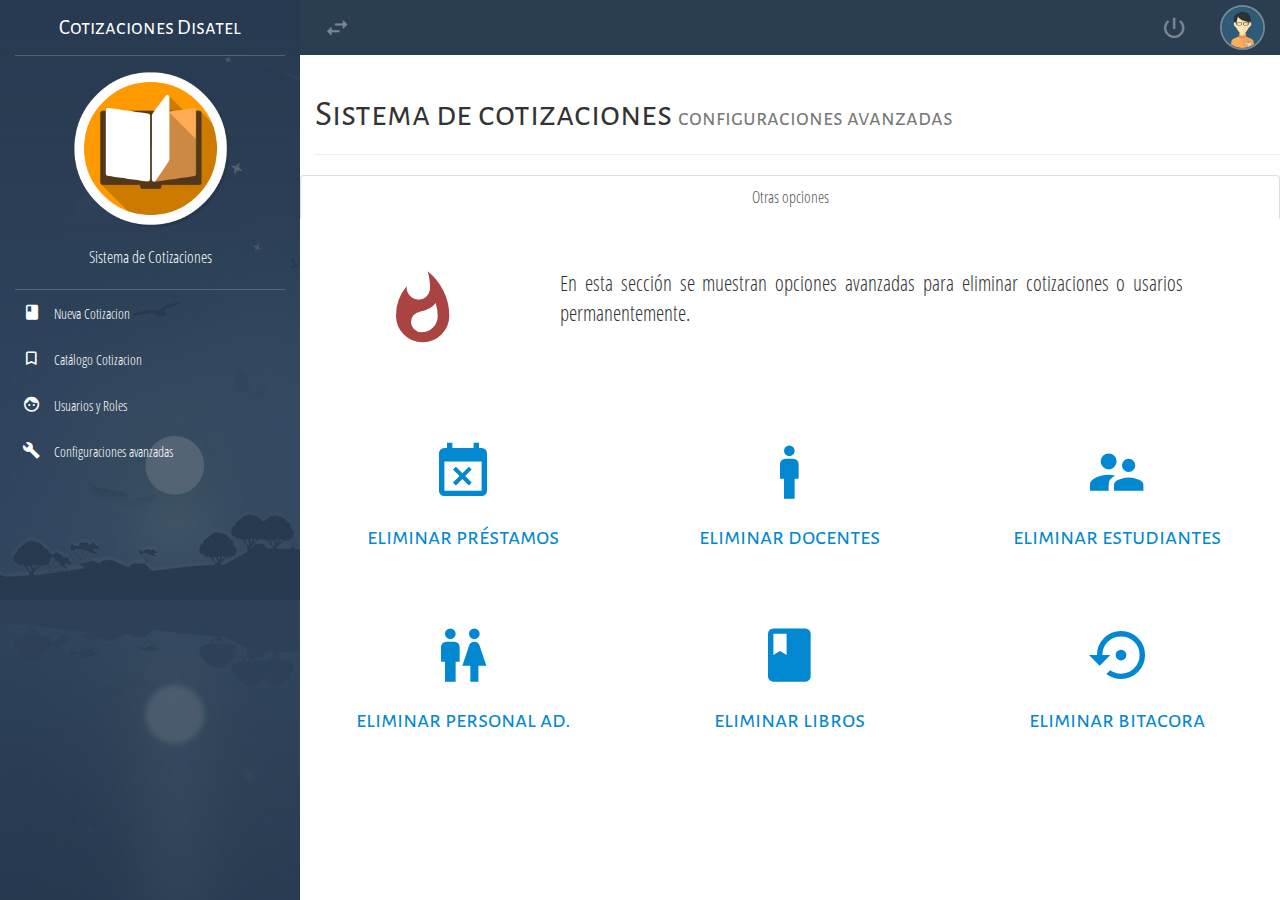
==== commit fe470204: "Commit masivo" ====
--- a/advancesettings.html
+++ b/advancesettings.html
@@ -4,6 +4,7 @@
 <!DOCTYPE html>
 <html lang="es">
 <head>
+    <script src="js/validations/LoginAuthorization.js"></script>
     <title>Configuraciones avanzadas</title>
     <meta charset="UTF-8">
     <meta name="viewport" content="width=device-width, initial-scale=1">
@@ -23,8 +24,10 @@
     <script src="js/main.js"></script>
     <script src="js/validations/generatedNavBar.js"></script>
 </head>
-<body>
-    <div id="menu-container"></div>
+<body onload="loadLateralMenu()">
+    <div id="lMenu-container">
+
+    </div>
     <div class="content-page-container full-reset custom-scroll-containers">
         <nav class="navbar-user-top full-reset">
             <ul class="list-unstyled full-reset">
@@ -32,16 +35,10 @@
                    <img src="assets/img/user01.png" alt="user-picture" class="img-responsive img-circle center-box">
                 </figure>
                 <li style="color:#fff; cursor:default;">
-                    <span class="all-tittles">Admin Name</span>
+                    <span class="all-tittles" id="userNameSpan"></span>
                 </li>
                 <li  class="tooltips-general exit-system-button" data-href="index.html" data-placement="bottom" title="Salir del sistema">
                     <i class="zmdi zmdi-power"></i>
-                </li>
-                <li  class="tooltips-general search-book-button" data-href="searchbook.html" data-placement="bottom" title="Buscar libro">
-                    <i class="zmdi zmdi-search"></i>
-                </li>
-                <li  class="tooltips-general btn-help" data-placement="bottom" title="Ayuda">
-                    <i class="zmdi zmdi-help-outline zmdi-hc-fw"></i>
                 </li>
                 <li class="mobile-menu-button visible-xs" style="float: left !important;">
                     <i class="zmdi zmdi-menu"></i>
@@ -53,56 +50,20 @@
         </nav>
         <div class="container">
             <div class="page-header">
-              <h1 class="all-tittles">Sistema bibliotecario <small>configuraciones avanzadas</small></h1>
+              <h1 class="all-tittles">Sistema de cotizaciones <small>configuraciones avanzadas</small></h1>
             </div>
         </div>
         <ul class="nav nav-tabs nav-justified" role="tablist">
-            <li role="presentation" class="active"><a href="#security" aria-controls="security" role="tab" data-toggle="tab">Seguridad</a></li>
-            <li role="presentation"><a href="#others" aria-controls="others" role="tab" data-toggle="tab">Otras opciones</a></li>
+            <li role="presentation" class="active"><a href="#others" aria-controls="others" role="tab" data-toggle="tab">Otras opciones</a></li>
         </ul>
-        <div class="tab-content">
             <div role="tabpanel" class="tab-pane fade in active" id="security">
-                <div class="container-fluid"  style="margin: 50px 0;">
-                    <div class="row">
-                        <div class="col-xs-12 col-sm-4 col-md-3">
-                            <p class="text-center text-danger"><i class="zmdi zmdi-shield-security zmdi-hc-5x"></i></p>
-                        </div>
-                        <div class="col-xs-12 col-sm-8 col-md-8 text-justify lead">
-                            Puedes realizar copias de seguridad de la base de datos en cualquier momento, también puedes restaurar el sistema a un punto de restauración que hayas creado previamente.
-                        </div>
-                    </div>
-                </div>  
-                <div class="container-fluid">
-                    <div class="row">
-                        <div class="col-xs-12 col-md-6">
-                            <div class="report-content">
-                                <p class="text-center"><i class="zmdi zmdi-cloud-download zmdi-hc-4x"></i></p>
-                                <h3 class="text-center all-tittles">realizar copia de seguridad</h3>
-                            </div>
-                        </div>
-                        <div class="col-xs-12 col-md-6">
-                            <div class="report-content">
-                                <p class="text-center"><i class="zmdi zmdi-cloud-upload zmdi-hc-4x"></i></p>
-                                <h3 class="text-center all-tittles">restaurar el sistema</h3>
-                            </div>
-                        </div>
-                        <div class="col-xs-12 col-md-6">
-                            <div class="report-content">
-                                <p class="text-center"><i class="zmdi zmdi-cloud-off zmdi-hc-4x"></i></p>
-                                <h3 class="text-center all-tittles">borrar copias de seguridad</h3>
-                            </div>
-                        </div>
-                    </div>
-                </div>
-            </div>
-            <div role="tabpanel" class="tab-pane fade" id="others">
                 <div class="container-fluid"  style="margin: 50px 0;">
                     <div class="row">
                         <div class="col-xs-12 col-sm-4 col-md-3">
                             <p class="text-center text-danger"><i class="zmdi zmdi-fire zmdi-hc-5x"></i></p>
                         </div>
                         <div class="col-xs-12 col-sm-8 col-md-8 text-justify lead">
-                            En esta sección se muestran opciones avanzadas para eliminar grandes cantidades de datos. Eliminarás todos los datos registrados en el sistema de la opción que elijas. .
+                            En esta sección se muestran opciones avanzadas para eliminar cotizaciones o usarios permanentemente.
                         </div>
                     </div>
                 </div>
@@ -147,42 +108,8 @@
                     </div>
                 </div>
             </div>
-        </div>      
-        <div class="modal fade" tabindex="-1" role="dialog" id="ModalHelp">
-          <div class="modal-dialog modal-lg">
-            <div class="modal-content">
-                <div class="modal-header">
-                    <button type="button" class="close" data-dismiss="modal" aria-label="Close"><span aria-hidden="true">&times;</span></button>
-                    <h4 class="modal-title text-center all-tittles">ayuda del sistema</h4>
-                </div>
-                <div class="modal-body">
-                    Lorem ipsum dolor sit amet, consectetur adipisicing elit. Inventore dignissimos qui molestias ipsum officiis unde aliquid consequatur, accusamus delectus asperiores sunt. Quibusdam veniam ipsa accusamus error. Animi mollitia corporis iusto.
-                </div>
-                <div class="modal-footer">
-                    <button type="button" class="btn btn-primary" data-dismiss="modal"><i class="zmdi zmdi-thumb-up"></i> &nbsp; De acuerdo</button>
-                </div>
-            </div>
-          </div>
         </div>
-        <footer class="footer full-reset">
-            <div class="container-fluid">
-                <div class="row">
-                    <div class="col-xs-12 col-sm-6">
-                        <h4 class="all-tittles">Acerca de</h4>
-                        <p>
-                            Lorem ipsum dolor sit amet, consectetur adipisicing elit. Aliquam quam dicta et, ipsum quo. Est saepe deserunt, adipisci eos id cum, ducimus rem, dolores enim laudantium eum repudiandae temporibus sapiente.
-                        </p>
-                    </div>
-                    <div class="col-xs-12 col-sm-6">
-                        <h4 class="all-tittles">Desarrollador</h4>
-                        <ul class="list-unstyled">
-                            <li><i class="zmdi zmdi-check zmdi-hc-fw"></i>&nbsp; Carlos Alfaro <i class="zmdi zmdi-facebook zmdi-hc-fw footer-social"></i><i class="zmdi zmdi-twitter zmdi-hc-fw footer-social"></i></li>
-                        </ul>
-                    </div>
-                </div>
-            </div>
-            <div class="footer-copyright full-reset all-tittles">© 2018 Carlos Alfaro</div>
-        </footer>
     </div>
+    <script src="js/validations/getStoredUserName.js"></script>
 </body>
 </html>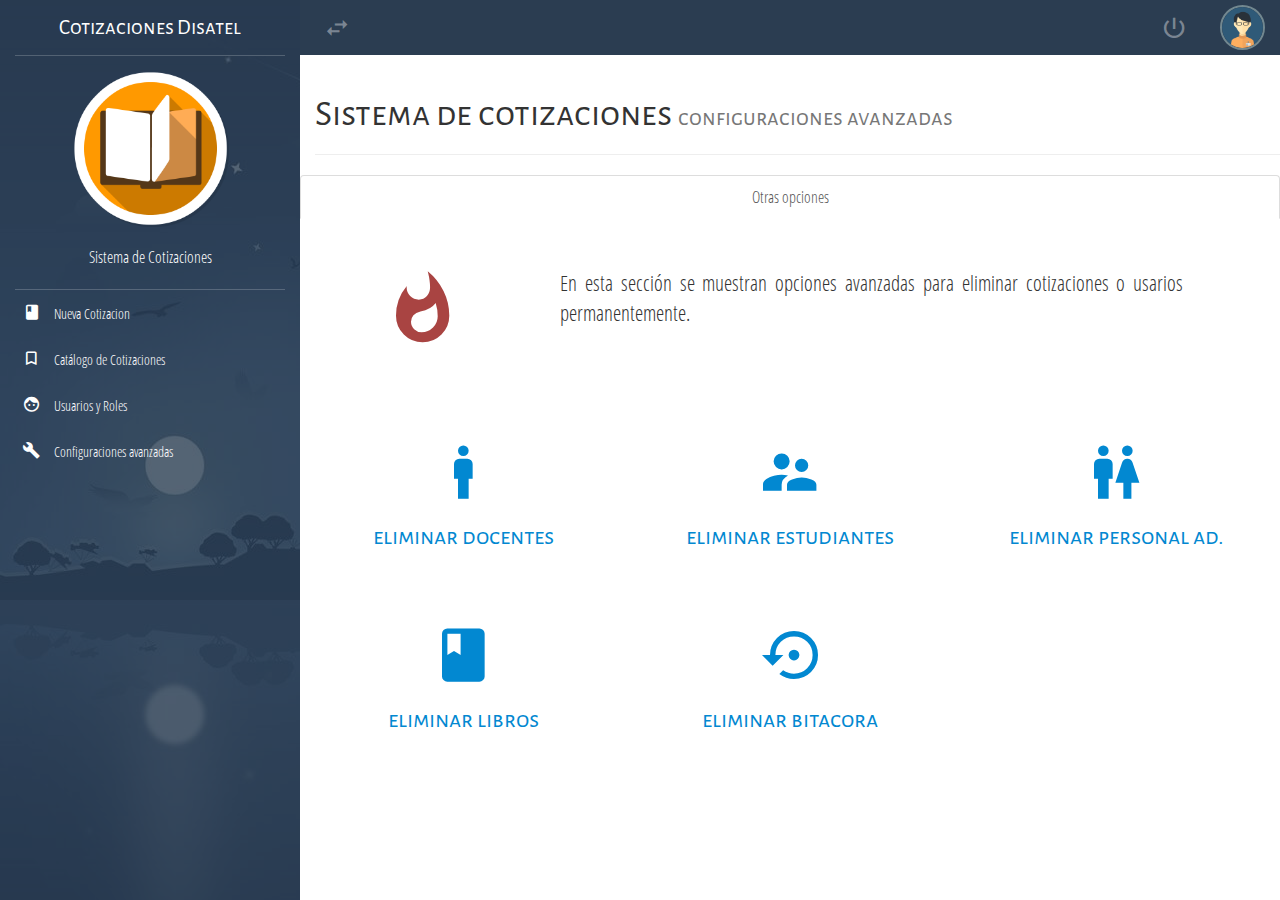
==== commit 16d7e794: "all" ====
--- a/advancesettings.html
+++ b/advancesettings.html
@@ -71,12 +71,6 @@
                     <div class="row">
                         <div class="col-xs-12 col-sm-6 col-md-4">
                             <div class="report-content">
-                                <p class="text-center"><i class="zmdi zmdi-calendar-close zmdi-hc-4x"></i></p>
-                                <h3 class="text-center all-tittles">eliminar préstamos</h3>
-                            </div>
-                        </div>
-                        <div class="col-xs-12 col-sm-6 col-md-4">
-                            <div class="report-content">
                                 <p class="text-center"><i class="zmdi zmdi-male-alt zmdi-hc-4x"></i></p>
                                 <h3 class="text-center all-tittles">eliminar docentes</h3>
                             </div>
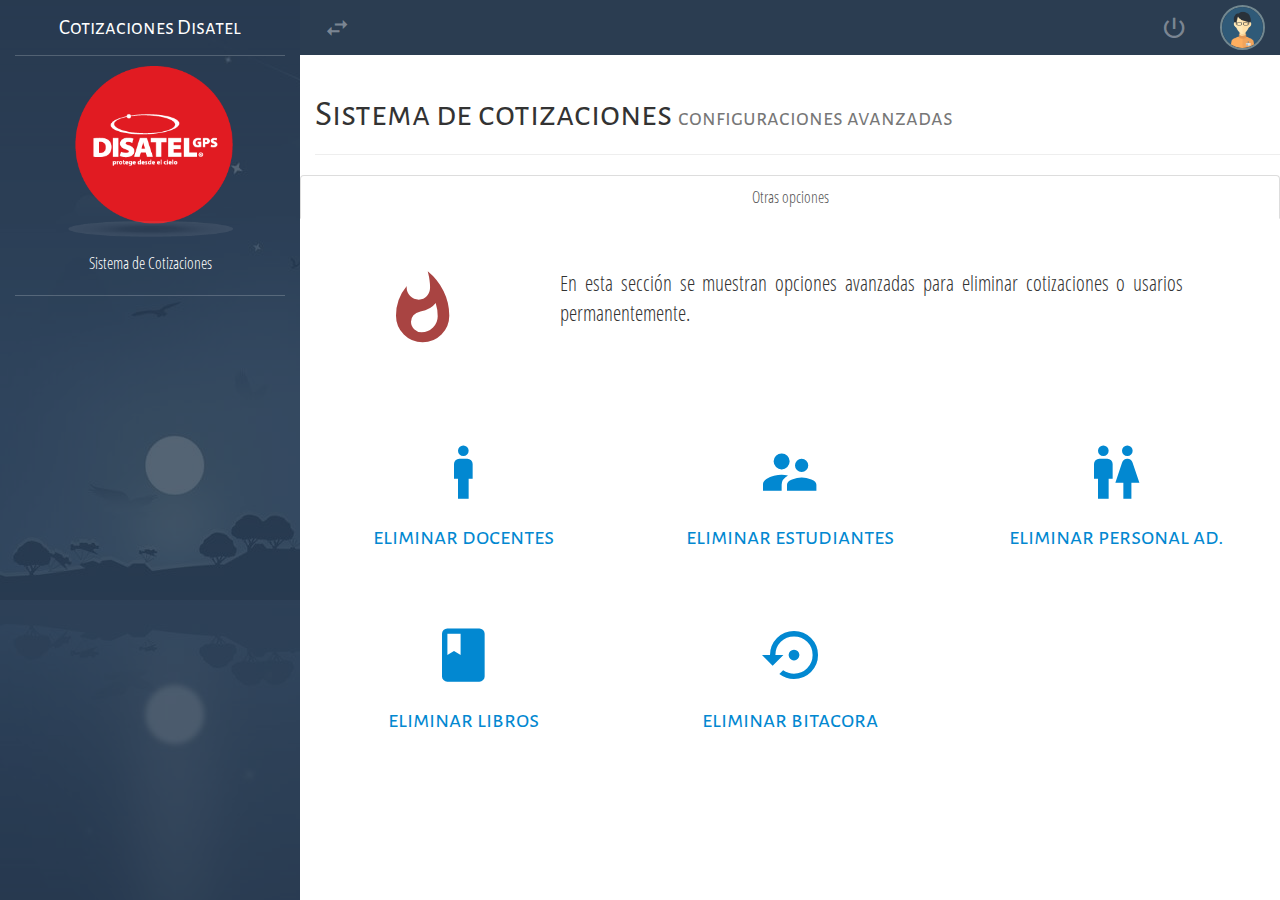
==== commit 8309d392: "Version Beta de la pagina" ====
--- a/advancesettings.html
+++ b/advancesettings.html
@@ -105,5 +105,6 @@
         </div>
     </div>
     <script src="js/validations/getStoredUserName.js"></script>
+    <script src="js/validations/LateralMenu.js"></script>
 </body>
 </html>--- a/css/style.css
+++ b/css/style.css
@@ -52,7 +52,7 @@
 }
 /*********==========Login*/
 .login-container{
-  background-image: url('../assets/img/font-login.png');
+  background-image: url('../assets/img/jamie-street-VP4WmibxvcY-unsplash.jpg');
   width: 100% !important;
   height: 100% !important;
   display: flex;
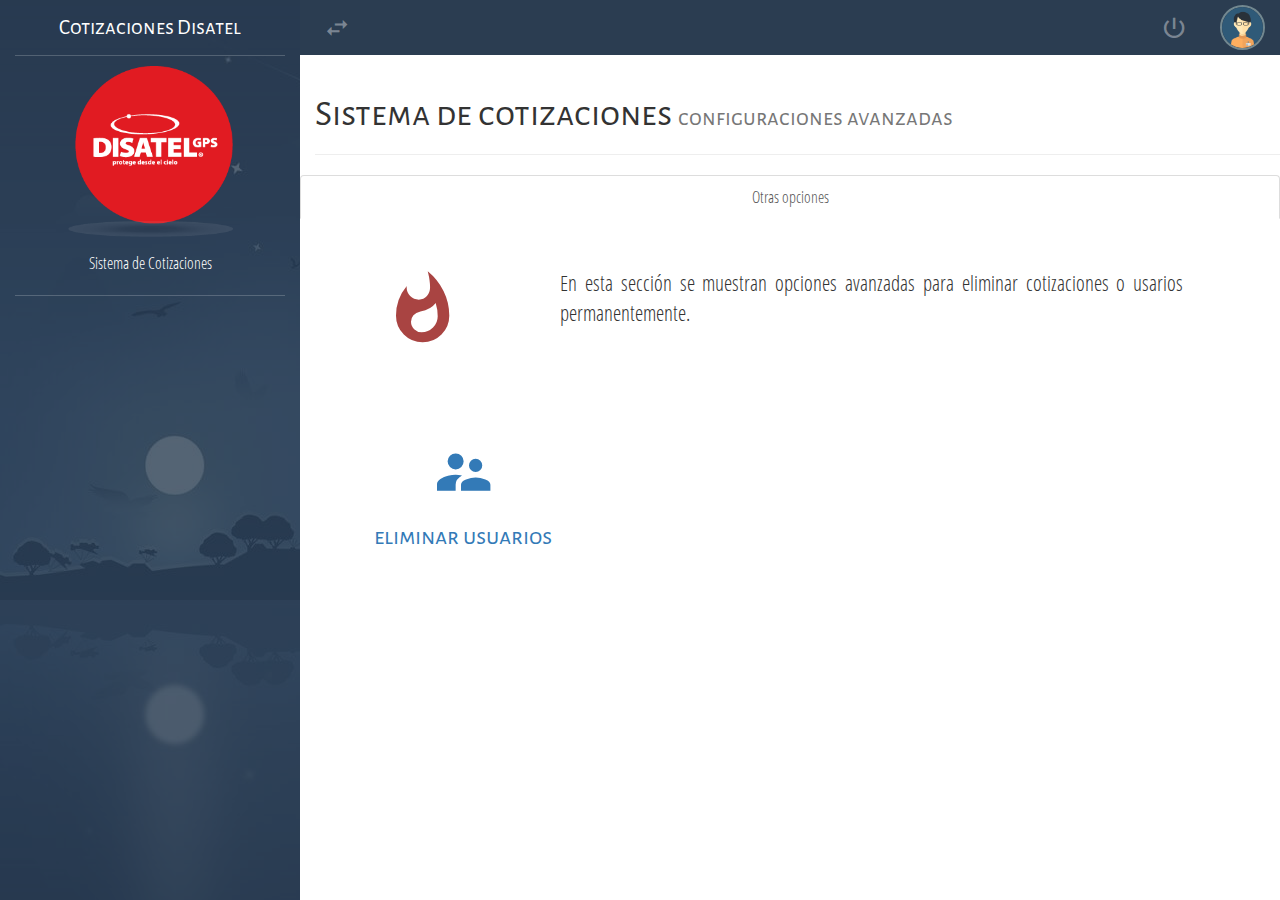
==== commit 3f7dad6c: "Creacion de los ajustes avanzados" ====
--- a/advancesettings.html
+++ b/advancesettings.html
@@ -71,34 +71,16 @@
                     <div class="row">
                         <div class="col-xs-12 col-sm-6 col-md-4">
                             <div class="report-content">
-                                <p class="text-center"><i class="zmdi zmdi-male-alt zmdi-hc-4x"></i></p>
-                                <h3 class="text-center all-tittles">eliminar docentes</h3>
+                                <a href="AllUser.html"><p class="text-center"><i class="zmdi zmdi-accounts-alt zmdi-hc-4x"></i></p>
+                                <h3 class="text-center all-tittles">eliminar usuarios</h3></a>
                             </div>
                         </div>
-                        <div class="col-xs-12 col-sm-6 col-md-4">
-                            <div class="report-content">
-                                <p class="text-center"><i class="zmdi zmdi-accounts-alt zmdi-hc-4x"></i></p>
-                                <h3 class="text-center all-tittles">eliminar estudiantes</h3>
-                            </div>
-                        </div>
-                        <div class="col-xs-12 col-sm-6 col-md-4">
-                            <div class="report-content">
-                                <p class="text-center"><i class="zmdi zmdi-male-female zmdi-hc-4x"></i></p>
-                                <h3 class="text-center all-tittles">eliminar personal ad.</h3>
-                            </div>
-                        </div>
-                        <div class="col-xs-12 col-sm-6 col-md-4">
+                        <!--<div class="col-xs-12 col-sm-6 col-md-4">
                             <div class="report-content">
                                 <p class="text-center"><i class="zmdi zmdi-book zmdi-hc-4x"></i></p>
-                                <h3 class="text-center all-tittles">eliminar libros</h3>
+                                <h3 class="text-center all-tittles">eliminar bitacoras</h3>
                             </div>
-                        </div>
-                        <div class="col-xs-12 col-sm-6 col-md-4">
-                            <div class="report-content">
-                                <p class="text-center"><i class="zmdi zmdi-time-restore-setting zmdi-hc-4x"></i></p>
-                                <h3 class="text-center all-tittles">eliminar bitacora</h3>
-                            </div>
-                        </div>
+                        </div>-->
                     </div>
                 </div>
             </div>
